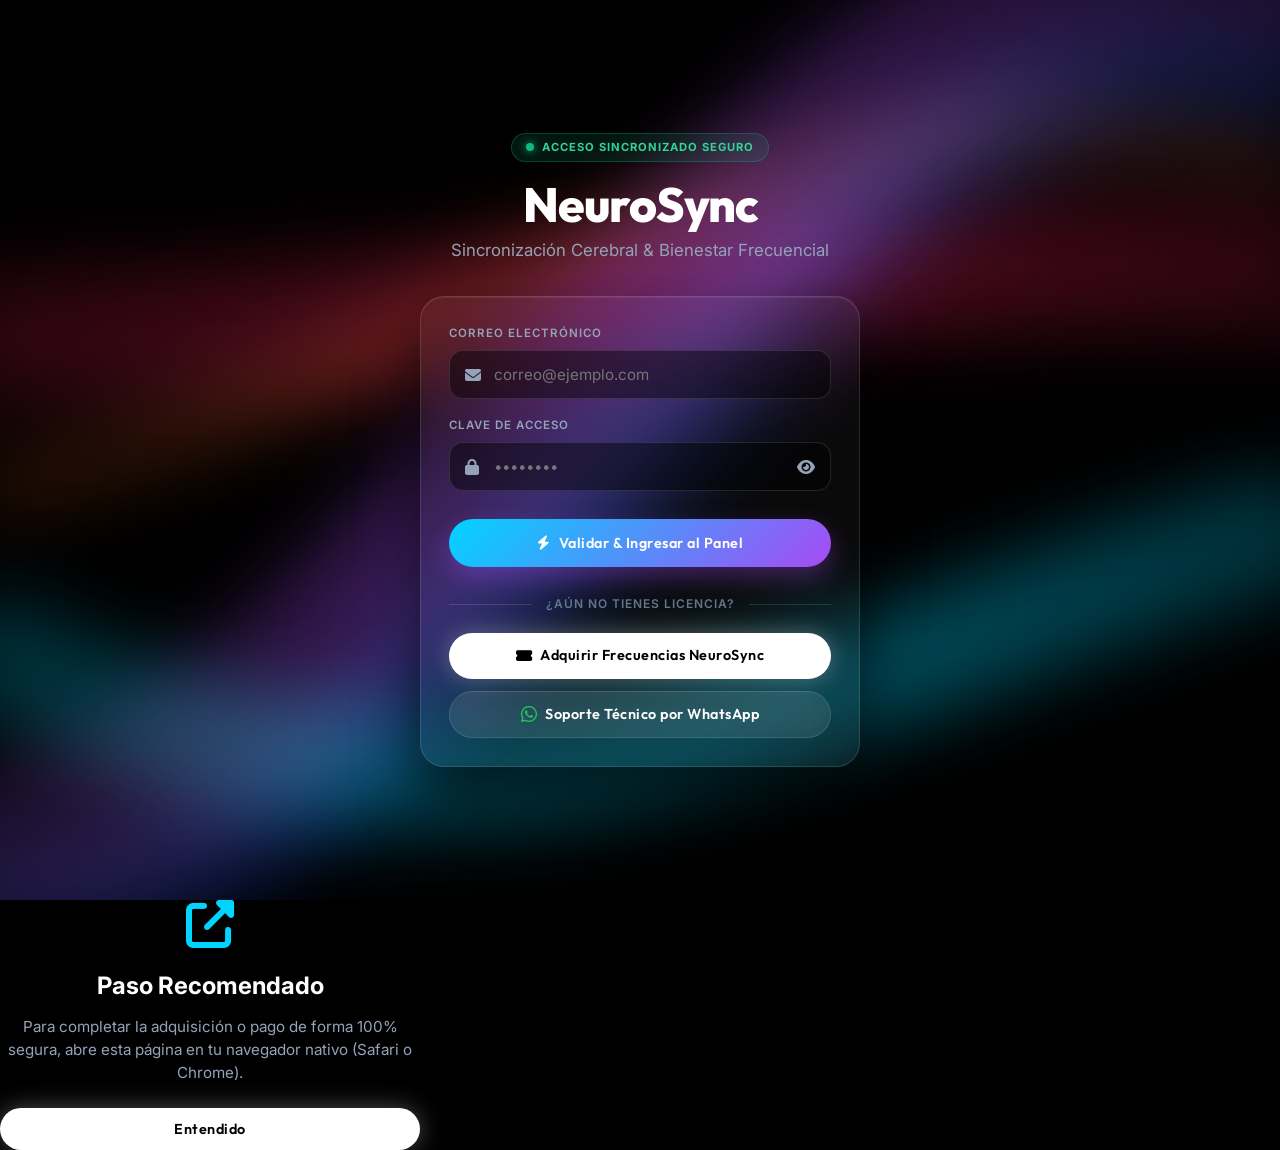
==== sincronizador.html @ 69f85c65 "Add files via upload" ====
<!DOCTYPE html>
<html lang="es">
<head>
    <meta charset="UTF-8">
    <meta name="viewport" content="width=device-width, initial-scale=1.0">
    <title>Sincronizador - Reproductor Frecuencial</title>
    
    <link rel="icon" href="icon.png" type="image/png">
    <link rel="manifest" href="manifest.json">
    <link rel="stylesheet" href="https://cdnjs.cloudflare.com/ajax/libs/font-awesome/6.4.0/css/all.min.css">
    <link rel="stylesheet" href="css/style.css">
</head>
<body>

    <!-- CHROMATIC FLOWING DISTORTION BACKGROUND -->
    <canvas id="chromatic-canvas"></canvas>
    <div class="film-grain"></div>

    <!-- MEDITATION LOCK SCREEN (FULL SCREEN OVERLAY) -->
    <div id="meditation-lock" class="view-screen" style="background: #000; z-index: 9999; justify-content: center; align-items: center;" onclick="toggleMeditationLock()">
        <div style="text-align: center;">
            <i class="fas fa-lock" style="font-size: 3rem; color: var(--chroma-cyan); margin-bottom: 20px; display: block;"></i>
            <h2 style="font-family: var(--font-heading); font-weight: 300; letter-spacing: 2px; font-size: clamp(1.4rem, 4vw, 2.2rem);">MODO MEDITACIÓN CUÁNTICA</h2>
            <p style="color: var(--text-muted); font-size: 0.95rem; margin-top: 12px;">Toca en cualquier parte para desbloquear la pantalla</p>
        </div>
    </div>

    <!-- SIDEBAR DRAWER MENU -->
    <div id="sidebar-drawer" class="sidebar-drawer">
        <div style="display: flex; justify-content: space-between; align-items: center;">
            <div class="brand-title" style="font-size: 1.3rem;">Neuro<span>Sync</span></div>
            <i class="fas fa-times" style="cursor: pointer; font-size: 1.3rem;" onclick="toggleDrawer()"></i>
        </div>

        <div style="display: flex; flex-direction: column; gap: 6px; margin-top: 16px;">
            <div class="sidebar-item" onclick="toggleDrawer(); openScreen('screen-reporte');">
                <i class="fas fa-chart-line" style="color: var(--chroma-cyan);"></i> Reporte & Frecuencias Favoritas
            </div>
            <div class="sidebar-item" onclick="toggleDrawer(); openScreen('screen-leaderboard');">
                <i class="fas fa-trophy" style="color: var(--chroma-yellow);"></i> Top Global de Resonancia
            </div>
            <div class="sidebar-item" onclick="toggleDrawer(); openScreen('screen-bluetooth');">
                <i class="fas fa-broadcast-tower" style="color: #34d399;"></i> Conectar Bluetooth & Altavoces
            </div>
            <div class="sidebar-item" onclick="toggleDrawer(); openScreen('screen-share');">
                <i class="fas fa-share-alt" style="color: var(--chroma-red);"></i> Compartir Estado en WhatsApp
            </div>
            <div class="sidebar-item" onclick="toggleDrawer(); openScreen('screen-binaural');">
                <i class="fas fa-headphones" style="color: var(--chroma-cyan);"></i> Motor Binaural Dual
            </div>
            <div class="sidebar-item" onclick="toggleDrawer(); openScreen('screen-nature');">
                <i class="fas fa-leaf" style="color: var(--chroma-green);"></i> Sonidos de la Naturaleza
            </div>
            <div class="sidebar-item" onclick="toggleDrawer(); openScreen('screen-generator');">
                <i class="fas fa-wave-square" style="color: var(--chroma-violet);"></i> Generador & Exporter WAV
            </div>
            <a href="academia.html" class="sidebar-item">
                <i class="fas fa-university" style="color: var(--chroma-orange);"></i> Universidad Cuántica
            </a>
            <div class="sidebar-item" onclick="toggleDrawer(); toggleMeditationLock();">
                <i class="fas fa-moon" style="color: #94a3b8;"></i> Modo Meditación Profunda
            </div>
        </div>

        <div style="margin-top: auto;">
            <button class="btn-pill btn-pill-glass" style="width: 100%;" onclick="window.neuroAuth.logout()">
                <i class="fas fa-sign-out-alt"></i> Cerrar Sesión
            </button>
        </div>
    </div>

    <!-- ======================================================================
         SCREEN 0: MAIN SPOTIFY-STYLE BASE PLAYER (DEFAULT SCREEN)
         ====================================================================== -->
    <div id="screen-main" style="min-height: 100vh; display: flex; flex-direction: column; position: relative; z-index: 10;">
        <!-- HEADER NAVIGATION -->
        <header class="header-nav">
            <div>
                <div id="top-device-badge" class="status-pill" style="margin-bottom: 4px; cursor: pointer;" onclick="openScreen('screen-bluetooth')">
                    <span class="status-dot"></span> Altavoz: Este Dispositivo
                </div>
                <div class="brand-title">Neuro<span>Sync</span></div>
            </div>

            <div class="nav-actions">
                <button class="btn-icon" title="Conectar Dispositivo Bluetooth" onclick="openScreen('screen-bluetooth')">
                    <i class="fas fa-broadcast-tower" style="color: #34d399;"></i>
                </button>
                <button class="btn-icon" title="Compartir Estado en WhatsApp" onclick="openScreen('screen-share')">
                    <i class="fas fa-share-alt" style="color: var(--chroma-cyan);"></i>
                </button>
                <button class="btn-icon" title="Top Global de Resonancia" onclick="openScreen('screen-leaderboard')">
                    <i class="fas fa-trophy" style="color: var(--chroma-yellow);"></i>
                </button>
                <button class="btn-icon" title="Menú Principal" onclick="toggleDrawer()">
                    <i class="fas fa-bars"></i>
                </button>
            </div>
        </header>

        <!-- SPOTIFY-STYLE BASE AUDIO PLAYER -->
        <main style="flex: 1; display: flex; flex-direction: column; align-items: center; justify-content: center; padding: 16px;">
            <div class="spotify-player-wrapper">
                <div class="player-header-tag">REPRODUCIENDO AHORA</div>

                <div id="player-artwork-box" class="player-artwork-container paused">
                    <div class="player-artwork-glow"></div>
                    <div class="player-artwork-card">
                        <div id="artwork-num" class="artwork-freq-hz">111<span class="artwork-freq-unit">Hz</span></div>
                    </div>
                </div>

                <div class="player-meta">
                    <div id="player-title" class="player-meta-title">111 Hz</div>
                    <div id="player-desc" class="player-meta-desc">Regeneración celular y relajación profunda</div>
                </div>

                <!-- Progress Bar Slider -->
                <div class="player-progress-area">
                    <input type="range" id="track-seek-slider" class="progress-bar-slider" min="0" max="100" value="0" oninput="seekBaseAudio(this.value)">
                    <div class="time-labels">
                        <span id="curr-time-lbl">0:00</span>
                        <span id="total-time-lbl">0:00</span>
                    </div>
                </div>

                <!-- Media Controls (5 Buttons EXACTLY LIKE SPOTIFY: Shuffle, Prev, Play/Pause, Next, Loop) -->
                <div class="player-controls">
                    <button id="btn-shuffle" class="ctrl-btn-secondary" title="Modo Aleatorio" onclick="toggleShuffleMode()">
                        <i class="fas fa-random"></i>
                    </button>

                    <button class="ctrl-btn-secondary" title="Anterior" onclick="prevFrequencyTrack()">
                        <i class="fas fa-step-backward"></i>
                    </button>

                    <button id="main-play-pause-btn" class="ctrl-btn-main" title="Reproducir / Pausar" onclick="toggleBasePlayer()">
                        <i class="fas fa-play" style="margin-left: 4px;"></i>
                    </button>

                    <button class="ctrl-btn-secondary" title="Siguiente" onclick="nextFrequencyTrack()">
                        <i class="fas fa-step-forward"></i>
                    </button>

                    <button id="btn-loop" class="ctrl-btn-secondary" title="Repetir Frecuencia en Bucle" onclick="toggleLoopMode()">
                        <i class="fas fa-redo-alt"></i>
                    </button>
                </div>

                <!-- Bottom Spotify Actions Row: Connect Bluetooth & Share Sheet -->
                <div class="player-bottom-bar">
                    <button id="btn-bt-bar" class="spotify-bottom-btn" title="Conectar a Dispositivos Bluetooth o Altavoces" onclick="openScreen('screen-bluetooth')">
                        <i class="fas fa-broadcast-tower"></i> <span id="bt-status-label" style="font-size: 0.8rem;">Dispositivos</span>
                    </button>

                    <div style="display: flex; gap: 8px;">
                        <button class="spotify-bottom-btn" title="Compartir Frecuencia en WhatsApp" onclick="openScreen('screen-share')">
                            <i class="fas fa-share-alt"></i>
                        </button>
                        <button class="spotify-bottom-btn" title="Lista de Frecuencias" onclick="openScreen('screen-reporte')">
                            <i class="fas fa-stream"></i>
                        </button>
                    </div>
                </div>

                <!-- Volume Slider -->
                <div class="player-volume-row" style="margin-top: 14px;">
                    <i class="fas fa-volume-up" style="color: var(--text-muted); font-size: 0.95rem;"></i>
                    <input type="range" id="player-vol-slider" class="volume-slider" min="0" max="1" step="0.05" value="0.85" oninput="setBaseVolume(this.value)">
                </div>
            </div>

            <!-- Frequencies Playlist Selector Grid -->
            <div style="width: 100%; max-width: 960px; margin-top: 28px; padding: 0 12px;">
                <div style="display: flex; justify-content: space-between; align-items: center; margin-bottom: 14px; flex-wrap: wrap; gap: 10px;">
                    <span style="font-size: 0.78rem; font-weight: 700; color: var(--text-muted); text-transform: uppercase; letter-spacing: 1px;">
                        Seleccionar Frecuencia Base (13 Frecuencias Sagradas)
                    </span>
                    <button class="btn-pill btn-pill-glass" style="padding: 6px 14px; font-size: 0.75rem;" onclick="openScreen('screen-reporte')">
                        <i class="fas fa-chart-bar" style="color: var(--chroma-cyan);"></i> Ver Mi Reporte
                    </button>
                </div>
                <div id="playlist-grid" class="freq-playlist-grid"></div>
            </div>
        </main>
    </div>

    <!-- ======================================================================
         FULL SCREEN: CONECTAR A BLUETOOTH & ALTAVOCES
         ====================================================================== -->
    <div id="screen-bluetooth" class="view-screen">
        <div class="view-header-bar">
            <button class="btn-pill btn-pill-glass" onclick="showMainPlayerView()">
                <i class="fas fa-arrow-left"></i> Volver al Reproductor
            </button>
            <h2 style="font-family: var(--font-heading); font-size: clamp(1.3rem, 4vw, 1.8rem);">
                <i class="fas fa-broadcast-tower" style="color: #34d399;"></i> Conectar Dispositivo Bluetooth
            </h2>
        </div>

        <div class="view-screen-container" style="max-width: 680px;">
            <div class="glass-card" style="margin-bottom: 24px;">
                <h3 style="font-family: var(--font-heading); font-size: 1.3rem; margin-bottom: 8px;">Conexión de Altavoces y Audífonos</h3>
                <p style="color: var(--text-muted); font-size: 0.9rem; margin-bottom: 24px;">
                    Sincroniza tus frecuencias con altavoces de alta definición, audífonos binaurales o sistemas de sonido envolvente por Bluetooth.
                </p>

                <button class="btn-pill btn-pill-chroma" style="width: 100%; padding: 16px; font-size: 1.05rem; margin-bottom: 24px;" onclick="connectBluetoothDevice()">
                    <i class="fab fa-bluetooth-b"></i> Emparejar Nuevo Dispositivo Bluetooth
                </button>

                <div style="font-size: 0.75rem; font-weight: 700; color: var(--text-muted); text-transform: uppercase; letter-spacing: 1px; margin-bottom: 14px;">
                    Dispositivos de Audio Disponibles
                </div>

                <div id="device-list-container" style="display: flex; flex-direction: column; gap: 12px;">
                    <div class="glass-card" style="padding: 16px 20px; display: flex; justify-content: space-between; align-items: center; border-color: #10b981;">
                        <div style="display: flex; align-items: center; gap: 14px;">
                            <i class="fas fa-mobile-alt" style="font-size: 1.4rem; color: #10b981;"></i>
                            <div>
                                <div style="font-weight: 700; color: #fff;">Este Dispositivo (Audio Nativo)</div>
                                <div style="font-size: 0.8rem; color: #34d399;">Salida activa actualmente</div>
                            </div>
                        </div>
                        <span class="status-pill">ACTIVO</span>
                    </div>

                    <div class="glass-card" style="padding: 16px 20px; display: flex; justify-content: space-between; align-items: center; cursor: pointer;" onclick="connectBluetoothDevice()">
                        <div style="display: flex; align-items: center; gap: 14px;">
                            <i class="fas fa-headphones-alt" style="font-size: 1.4rem; color: var(--chroma-cyan);"></i>
                            <div>
                                <div style="font-weight: 700; color: #fff;">Audífonos / Altavoz Externo Bluetooth</div>
                                <div style="font-size: 0.8rem; color: var(--text-muted);">Emparejar por Web Bluetooth API</div>
                            </div>
                        </div>
                        <i class="fas fa-chevron-right" style="color: var(--text-muted);"></i>
                    </div>
                </div>
            </div>
        </div>
    </div>

    <!-- ======================================================================
         FULL SCREEN: COMPARTIR EN WHATSAPP (ESTADO O CHAT) & REDES
         ====================================================================== -->
    <div id="screen-share" class="view-screen">
        <div class="view-header-bar">
            <button class="btn-pill btn-pill-glass" onclick="showMainPlayerView()">
                <i class="fas fa-arrow-left"></i> Volver al Reproductor
            </button>
            <h2 style="font-family: var(--font-heading); font-size: clamp(1.3rem, 4vw, 1.8rem);">
                <i class="fas fa-share-alt" style="color: var(--chroma-cyan);"></i> Compartir Frecuencia (Estilo Spotify)
            </h2>
        </div>

        <div class="view-screen-container" style="max-width: 650px;">
            <!-- SPOTIFY VISUAL SHARE CARD PREVIEW -->
            <div class="glass-card" style="background: linear-gradient(145deg, rgba(16,185,129,0.18), rgba(0,0,0,0.8)); border-color: rgba(16,185,129,0.35); padding: 32px; text-align: center; margin-bottom: 24px;">
                <div style="font-size: 0.75rem; font-weight: 700; letter-spacing: 2px; color: #34d399; text-transform: uppercase; margin-bottom: 16px;">
                    ESTADO DE RESONANCIA NEUROSYNC
                </div>

                <div style="width: 130px; height: 130px; border-radius: 24px; background: #000; border: 2px solid rgba(255,255,255,0.25); margin: 0 auto 18px; display: flex; align-items: center; justify-content: center; box-shadow: 0 15px 35px rgba(0,0,0,0.8);">
                    <div id="share-card-hz" style="font-family: var(--font-heading); font-size: 2.3rem; font-weight: 800; color: #fff;">
                        111<span style="font-size: 1.1rem;">Hz</span>
                    </div>
                </div>

                <h3 id="share-card-title" style="font-family: var(--font-heading); font-size: 1.6rem; color: #fff; margin-bottom: 6px;">
                    111 Hz - Regeneración celular
                </h3>
                <p style="color: var(--text-muted); font-size: 0.9rem; max-width: 420px; margin: 0 auto;">
                    "Sintonizando mi campo electromagnético y celular en alta resonancia con NeuroSync."
                </p>
            </div>

            <!-- SHARE ACTION BUTTONS -->
            <div style="display: flex; flex-direction: column; gap: 14px;">
                <button class="btn-pill btn-pill-whatsapp" style="width: 100%; padding: 18px; font-size: 1.08rem;" onclick="shareToWhatsAppStatus()">
                    <i class="fab fa-whatsapp" style="font-size: 1.4rem;"></i> Compartir en WhatsApp (Estado o Chat)
                </button>

                <button class="btn-pill btn-pill-chroma" style="width: 100%; padding: 16px; font-size: 1rem;" onclick="shareViaWebShare()">
                    <i class="fas fa-share-square"></i> Compartir con Otras Aplicaciones (Instagram, Telegram)
                </button>

                <button class="btn-pill btn-pill-glass" style="width: 100%; padding: 16px; font-size: 0.95rem;" onclick="copyFrequencyShareLink()">
                    <i class="fas fa-copy"></i> Copiar Mensaje & Enlace de Resonancia
                </button>
            </div>
        </div>
    </div>

    <!-- ======================================================================
         FULL SCREEN: REPORTE & FRECUENCIAS FAVORITAS
         ====================================================================== -->
    <div id="screen-reporte" class="view-screen">
        <div class="view-header-bar">
            <button class="btn-pill btn-pill-glass" onclick="showMainPlayerView()">
                <i class="fas fa-arrow-left"></i> Volver al Reproductor
            </button>
            <h2 style="font-family: var(--font-heading); font-size: clamp(1.3rem, 4vw, 1.8rem);">
                <i class="fas fa-chart-line" style="color: var(--chroma-cyan);"></i> Reporte & Frecuencias Favoritas
            </h2>
        </div>

        <div class="view-screen-container">
            <div class="stats-grid-3">
                <div class="glass-card" style="text-align: center;">
                    <div style="font-size: 0.75rem; color: var(--text-muted); text-transform: uppercase; letter-spacing: 1px;">Tiempo Total Escuchado</div>
                    <div id="rep-total-min" style="font-family: var(--font-heading); font-size: 2.4rem; font-weight: 800; color: var(--chroma-cyan); margin-top: 6px;">0 m</div>
                </div>

                <div class="glass-card" style="text-align: center;">
                    <div style="font-size: 0.75rem; color: var(--text-muted); text-transform: uppercase; letter-spacing: 1px;">Días Activos (Semana)</div>
                    <div id="rep-days-week" style="font-family: var(--font-heading); font-size: 2.4rem; font-weight: 800; color: var(--chroma-green); margin-top: 6px;">1 / 7</div>
                </div>

                <div class="glass-card" style="text-align: center;">
                    <div style="font-size: 0.75rem; color: var(--text-muted); text-transform: uppercase; letter-spacing: 1px;">Frecuencia Favorita</div>
                    <div id="rep-fav-hz" style="font-family: var(--font-heading); font-size: 2rem; font-weight: 800; color: var(--chroma-yellow); margin-top: 6px;">111 Hz</div>
                </div>
            </div>

            <div style="margin-bottom: 16px; font-weight: 700; font-size: 0.88rem; color: var(--text-muted); text-transform: uppercase; letter-spacing: 1px;">
                Desglose Completo por Frecuencia Escuchada
            </div>
            <div id="reporte-freq-list" style="display: flex; flex-direction: column; gap: 14px;"></div>
        </div>
    </div>

    <!-- ======================================================================
         FULL SCREEN: TOP GLOBAL DE RESONANCIA (SUPABASE)
         ====================================================================== -->
    <div id="screen-leaderboard" class="view-screen">
        <div class="view-header-bar">
            <button class="btn-pill btn-pill-glass" onclick="showMainPlayerView()">
                <i class="fas fa-arrow-left"></i> Volver al Reproductor
            </button>
            <h2 style="font-family: var(--font-heading); font-size: clamp(1.3rem, 4vw, 1.8rem);">
                <i class="fas fa-globe-americas" style="color: var(--chroma-yellow);"></i> Top Global de Resonancia
            </h2>
        </div>

        <div class="view-screen-container">
            <div style="display: flex; justify-content: space-between; align-items: center; background: rgba(0,212,255,0.08); border: 1px solid rgba(0,212,255,0.25); padding: 18px 24px; border-radius: 18px; margin-bottom: 24px; flex-wrap: wrap; gap: 12px;">
                <div>
                    <span style="font-size: 0.85rem; color: var(--text-muted);">Tu Puntuación en Supabase:</span>
                    <strong id="my-supabase-score" style="color: #ffffff; font-size: 1.25rem; margin-left: 8px;">0 min</strong>
                </div>
                <button class="btn-pill btn-pill-chroma" onclick="syncMyStatsToSupabase()">
                    <i class="fas fa-sync-alt"></i> Sincronizar Ahora con Supabase
                </button>
            </div>

            <div id="leaderboard-list" style="display: flex; flex-direction: column; gap: 12px;">
                <div style="text-align: center; color: var(--text-muted); padding: 40px;">Cargando Top Global desde Supabase...</div>
            </div>
        </div>
    </div>

    <!-- OTHER ENGINES SCREENS (BINAURAL, NATURE, GENERATOR) -->
    <div id="screen-binaural" class="view-screen">
        <div class="view-header-bar">
            <button class="btn-pill btn-pill-glass" onclick="showMainPlayerView()"><i class="fas fa-arrow-left"></i> Volver al Reproductor</button>
            <h2 style="font-family: var(--font-heading);">Motor Binaural Dual</h2>
        </div>
        <div class="view-screen-container">
            <div class="glass-card">
                <p style="color: var(--text-muted); margin-bottom: 20px;">Genera ondas Delta, Theta, Alfa y Gamma con separación estéreo.</p>
                <button class="btn-pill btn-pill-chroma" style="width: 100%;" id="binaural-toggle-btn" onclick="toggleBinauralEngine()"><i class="fas fa-play"></i> Activar Motor Binaural</button>
            </div>
        </div>
    </div>

    <div id="screen-nature" class="view-screen">
        <div class="view-header-bar">
            <button class="btn-pill btn-pill-glass" onclick="showMainPlayerView()"><i class="fas fa-arrow-left"></i> Volver al Reproductor</button>
            <h2 style="font-family: var(--font-heading);">Sonidos de la Naturaleza</h2>
        </div>
        <div class="view-screen-container">
            <div id="nature-grid-modal" style="display: grid; grid-template-columns: repeat(auto-fill, minmax(150px, 1fr)); gap: 16px;"></div>
        </div>
    </div>

    <div id="screen-generator" class="view-screen">
        <div class="view-header-bar">
            <button class="btn-pill btn-pill-glass" onclick="showMainPlayerView()"><i class="fas fa-arrow-left"></i> Volver al Reproductor</button>
            <h2 style="font-family: var(--font-heading);">Generador & Exporter WAV</h2>
        </div>
        <div class="view-screen-container">
            <div class="glass-card" style="max-width: 500px; margin: 0 auto;">
                <label class="input-label">Frecuencia Deseada (Hz)</label>
                <input type="number" id="gen-freq-input" class="form-input" value="432" style="margin-bottom: 16px;">
                <button class="btn-pill btn-pill-chroma" style="width: 100%;" onclick="exportCustomWav()"><i class="fas fa-file-audio"></i> Descargar WAV PCM</button>
            </div>
        </div>
    </div>

    <script src="js/chromatic-bg.js"></script>
    <script src="js/auth.js"></script>
    <script src="js/audio-engine.js"></script>
    <script>
        // Init Chromatic Background Engine
        const chromaEngine = new ChromaticFlowEngine('chromatic-canvas');

        // Check authentication
        if (window.neuroAuth && !window.neuroAuth.isAuthenticated()) {
            window.location.href = 'index.html';
        }

        /* ====================================================================
           FULL-SCREEN VIEW SWITCHING SYSTEM
           ==================================================================== */
        function openScreen(screenId) {
            document.querySelectorAll('.view-screen').forEach(scr => scr.classList.remove('active'));
            const target = document.getElementById(screenId);
            if (target) target.classList.add('active');
            window.scrollTo(0, 0);

            if (screenId === 'screen-reporte') renderReporteScreen();
            if (screenId === 'screen-leaderboard') fetchSupabaseLeaderboard();
            if (screenId === 'screen-nature') renderNatureScreenGrid();
            if (screenId === 'screen-share') updateShareCardUI();
        }

        function showMainPlayerView() {
            document.querySelectorAll('.view-screen').forEach(scr => scr.classList.remove('active'));
            window.scrollTo(0, 0);
        }

        /* ====================================================================
           SUPABASE CLOUD CONFIGURATION (REAL DB KEYS)
           ==================================================================== */
        const SUPABASE_URL = "https://dothtuwrsplezhaxkjmw.supabase.co";
        const SUPABASE_ANON_KEY = "eyJhbGciOiJIUzI1NiIsInR5cCI6IkpXVCJ9.eyJpc3MiOiJzdXBhYmFzZSIsInJlZiI6ImRvdGh0dXdyc3BsZXpoYXhram13Iiwicm9sZSI6ImFub24iLCJpYXQiOjE3NTU2NzIzMjEsImV4cCI6MjA3MTI0ODMyMX0.B13yokCG9VQ49kjZ5pHeBdqBtW7i2CP8yg2l2Ekhqnc";

        /* ====================================================================
           13 SACRED BASE FREQUENCIES TRACKLIST
           ==================================================================== */
        const frequencies = [
            { hz: "111", name: "Regeneración celular y relajación profunda", url: "https://f005.backblazeb2.com/file/mis-frecuencias-musicales/111+Hz.mp3", color: "#10b981" },
            { hz: "174", name: "Alivio del dolor físico y tensión tisular", url: "https://f005.backblazeb2.com/file/mis-frecuencias-musicales/174+Hz.mp3", color: "#00d4ff" },
            { hz: "285", name: "Restauración de tejidos y campo molecular", url: "https://f005.backblazeb2.com/file/mis-frecuencias-musicales/285+Hz.mp3", color: "#3b82f6" },
            { hz: "396", name: "Liberación de culpa y miedos subconscientes", url: "https://f005.backblazeb2.com/file/mis-frecuencias-musicales/396+Hz.mp3", color: "#8b5cf6" },
            { hz: "417", name: "Disolución de bloqueos y transmutación de energía", url: "https://f005.backblazeb2.com/file/mis-frecuencias-musicales/417+Hz.mp3", color: "#ec4899" },
            { hz: "432", name: "Frecuencia natural del cosmos y armonía planetaria", url: "https://f005.backblazeb2.com/file/mis-frecuencias-musicales/432+Hz.mp3", color: "#f59e0b" },
            { hz: "528", name: "Reparación del ADN y frecuencia universal del amor", url: "https://f005.backblazeb2.com/file/mis-frecuencias-musicales/528+Hz.mp3", color: "#22c55e" },
            { hz: "639", name: "Conexión interpersonal y relaciones armónicas", url: "https://f005.backblazeb2.com/file/mis-frecuencias-musicales/639+Hz.mp3", color: "#f97316" },
            { hz: "741", name: "Limpieza de toxinas electromagnéticas e intuición", url: "https://f005.backblazeb2.com/file/mis-frecuencias-musicales/741+Hz.mp3", color: "#06b6d4" },
            { hz: "852", name: "Despertar espiritual y orden divino superior", url: "https://f005.backblazeb2.com/file/mis-frecuencias-musicales/852+Hz.mp3", color: "#a855f7" },
            { hz: "888", name: "Abundancia infinita y sincronía material", url: "https://f005.backblazeb2.com/file/mis-frecuencias-musicales/888+Hz.mp3", color: "#ef4444" },
            { hz: "963", name: "Conexión con la luz y activación de la glándula pineal", url: "https://f005.backblazeb2.com/file/mis-frecuencias-musicales/963+Hz.mp3", color: "#e2e8f0" },
            { hz: "999", name: "Unidad cósmica superior y trascendencia cuántica", url: "https://f005.backblazeb2.com/file/mis-frecuencias-musicales/999+Hz.mp3", color: "#38bdf8" }
        ];

        let currentTrackIdx = 0;
        let isShuffle = false;
        let baseAudio = new Audio();
        baseAudio.crossOrigin = "anonymous";
        let listeningTrackerTimer = null;

        /* ====================================================================
           1. LOOP / REPEAT & SHUFFLE SYSTEM (SPOTIFY STYLE)
           ==================================================================== */
        function toggleLoopMode() {
            baseAudio.loop = !baseAudio.loop;
            const btn = document.getElementById('btn-loop');
            if (baseAudio.loop) {
                btn.classList.add('active');
            } else {
                btn.classList.remove('active');
            }
        }

        function toggleShuffleMode() {
            isShuffle = !isShuffle;
            const btn = document.getElementById('btn-shuffle');
            if (isShuffle) {
                btn.classList.add('active');
            } else {
                btn.classList.remove('active');
            }
        }

        /* ====================================================================
           2. BLUETOOTH & EXTERNAL SPEAKER ENGINE (SPOTIFY DEVICE PICKER)
           ==================================================================== */
        async function connectBluetoothDevice() {
            if (navigator.bluetooth) {
                try {
                    const device = await navigator.bluetooth.requestDevice({
                        acceptAllDevices: true,
                        optionalServices: ['battery_service', 'audio_stream']
                    });
                    document.getElementById('bt-status-label').innerText = device.name || 'Bluetooth Conectado';
                    document.getElementById('top-device-badge').innerHTML = `<span class="status-dot"></span> Altavoz: ${device.name}`;
                    alert(`¡Dispositivo "${device.name}" sincronizado correctamente!`);
                } catch (e) {
                    // Si el usuario cancela o el navegador no tiene bluetooth activo
                    alert('Puedes seleccionar tu altavoz o audífonos Bluetooth en el control de sonido de tu teléfono/PC.');
                }
            } else {
                alert('Abre el menú Bluetooth de tu dispositivo para transmitir la resonancia a altavoces externos.');
            }
        }

        /* ====================================================================
           3. SPOTIFY-STYLE SHARE SHEET & WHATSAPP STATUS GENERATOR
           ==================================================================== */
        function updateShareCardUI() {
            const track = frequencies[currentTrackIdx];
            document.getElementById('share-card-hz').innerHTML = `${track.hz}<span style="font-size:1.1rem;">Hz</span>`;
            document.getElementById('share-card-title').innerText = `${track.hz} Hz - ${track.name}`;
        }

        function getFormattedShareText() {
            const track = frequencies[currentTrackIdx];
            return `✨ Sintonizando la frecuencia sagrada ${track.hz} Hz (${track.name}) en NeuroSync. ¡Eleva tu vibración y resonancia mental! 🎧 Sintoniza aquí: ${window.location.origin || 'https://enter.converge.ai'}`;
        }

        function shareToWhatsAppStatus() {
            const text = encodeURIComponent(getFormattedShareText());
            const whatsappUrl = `https://api.whatsapp.com/send?text=${text}`;
            window.open(whatsappUrl, '_blank');
        }

        async function shareViaWebShare() {
            const track = frequencies[currentTrackIdx];
            if (navigator.share) {
                try {
                    await navigator.share({
                        title: `NeuroSync - ${track.hz} Hz`,
                        text: getFormattedShareText(),
                        url: window.location.href
                    });
                } catch (e) {}
            } else {
                copyFrequencyShareLink();
            }
        }

        function copyFrequencyShareLink() {
            navigator.clipboard.writeText(getFormattedShareText());
            alert('¡Mensaje y enlace de frecuencia copiado al portapapeles! Listo para pegar en tu Estado de WhatsApp o Instagram.');
        }

        /* ====================================================================
           LISTENING TRACKER & FAVORITE FREQUENCY REPORT SYSTEM
           ==================================================================== */
        function initListeningTracker() {
            if (listeningTrackerTimer) clearInterval(listeningTrackerTimer);
            listeningTrackerTimer = setInterval(() => {
                if (!baseAudio.paused && baseAudio.currentTime > 0) {
                    const currentFreq = frequencies[currentTrackIdx];
                    registerListeningMinute(currentFreq);
                }
            }, 60000);
        }

        function registerListeningMinute(freqTrack) {
            let reportData = JSON.parse(localStorage.getItem('neurosync_freq_report') || '{}');
            const hzKey = freqTrack.hz;
            const todayDayName = ['Dom', 'Lun', 'Mar', 'Mié', 'Jue', 'Vie', 'Sáb'][new Date().getDay()];

            if (!reportData[hzKey]) {
                reportData[hzKey] = {
                    hz: hzKey,
                    name: freqTrack.name,
                    color: freqTrack.color,
                    totalMinutes: 0,
                    activeDays: []
                };
            }

            reportData[hzKey].totalMinutes += 1;
            if (!reportData[hzKey].activeDays.includes(todayDayName)) {
                reportData[hzKey].activeDays.push(todayDayName);
            }

            localStorage.setItem('neurosync_freq_report', JSON.stringify(reportData));

            let totalMins = parseInt(localStorage.getItem('neurosync_total_minutes') || '0', 10) + 1;
            localStorage.setItem('neurosync_total_minutes', totalMins);
            syncMyStatsToSupabase(1);
        }

        function renderReporteScreen() {
            const reportData = JSON.parse(localStorage.getItem('neurosync_freq_report') || '{}');
            const freqEntries = Object.values(reportData);

            let grandTotalMinutes = 0;
            let allDays = new Set();
            let favFreq = "111 Hz";
            let maxMins = -1;

            freqEntries.forEach(f => {
                grandTotalMinutes += (f.totalMinutes || 0);
                (f.activeDays || []).forEach(d => allDays.add(d));
                if (f.totalMinutes > maxMins) {
                    maxMins = f.totalMinutes;
                    favFreq = `${f.hz} Hz`;
                }
            });

            if (grandTotalMinutes === 0) {
                grandTotalMinutes = parseInt(localStorage.getItem('neurosync_total_minutes') || '14', 10);
            }

            document.getElementById('rep-total-min').innerText = `${grandTotalMinutes} min`;
            document.getElementById('rep-days-week').innerText = `${Math.max(1, allDays.size)} / 7`;
            document.getElementById('rep-fav-hz').innerText = favFreq;

            const listContainer = document.getElementById('reporte-freq-list');
            if (freqEntries.length === 0) {
                listContainer.innerHTML = frequencies.map(tr => `
                    <div style="background: var(--glass-bg); border: 1px solid var(--glass-border); border-radius: 18px; padding: 18px 24px; display: flex; justify-content: space-between; align-items: center; flex-wrap: wrap; gap: 12px;">
                        <div style="display: flex; align-items: center; gap: 16px;">
                            <div style="width: 48px; height: 48px; border-radius: 14px; background: ${tr.color}22; border: 1px solid ${tr.color}; display: flex; align-items: center; justify-content: center; font-family: var(--font-heading); font-weight: 800; color: #fff; font-size: 1.1rem;">
                                ${tr.hz}
                            </div>
                            <div>
                                <div style="font-weight: 700; color: #fff; font-size: 1.1rem;">${tr.hz} Hz</div>
                                <div style="font-size: 0.85rem; color: var(--text-muted);">${tr.name}</div>
                            </div>
                        </div>
                        <div style="text-align: right;">
                            <div style="font-family: var(--font-heading); font-weight: 700; font-size: 1.2rem; color: ${tr.color};">Lista para escucha</div>
                            <div style="font-size: 0.78rem; color: var(--text-muted);">Cuenta en Top Global</div>
                        </div>
                    </div>
                `).join('');
                return;
            }

            freqEntries.sort((a, b) => b.totalMinutes - a.totalMinutes);

            listContainer.innerHTML = freqEntries.map(entry => `
                <div style="background: var(--glass-bg); border: 1px solid var(--glass-border); border-radius: 18px; padding: 18px 24px; display: flex; justify-content: space-between; align-items: center; flex-wrap: wrap; gap: 12px;">
                    <div style="display: flex; align-items: center; gap: 16px;">
                        <div style="width: 48px; height: 48px; border-radius: 14px; background: ${entry.color || '#00d4ff'}22; border: 1px solid ${entry.color || '#00d4ff'}; display: flex; align-items: center; justify-content: center; font-family: var(--font-heading); font-weight: 800; color: #fff; font-size: 1.1rem;">
                            ${entry.hz}
                        </div>
                        <div>
                            <div style="font-weight: 700; color: #fff; font-size: 1.15rem;">${entry.hz} Hz</div>
                            <div style="font-size: 0.88rem; color: var(--text-muted);">${entry.name}</div>
                        </div>
                    </div>
                    <div style="text-align: right;">
                        <div style="font-family: var(--font-heading); font-weight: 800; font-size: 1.4rem; color: ${entry.color || '#00d4ff'};">${entry.totalMinutes} min</div>
                        <div style="font-size: 0.8rem; color: #34d399;">
                            <i class="fas fa-calendar-check"></i> ${entry.activeDays.length} días/sem (${entry.activeDays.join(', ')})
                        </div>
                    </div>
                </div>
            `).join('');
        }

        /* ====================================================================
           SUPABASE TOP GLOBAL LEADERBOARD INTEGRATION
           ==================================================================== */
        async function fetchSupabaseLeaderboard() {
            const container = document.getElementById('leaderboard-list');
            container.innerHTML = '<div style="text-align: center; color: var(--text-muted); padding: 40px;"><i class="fas fa-spinner fa-spin"></i> Conectando con Supabase...</div>';

            try {
                const resp = await fetch(`${SUPABASE_URL}/rest/v1/neurosync_stats?select=name,total_minutes,email,streak&ghost_mode=eq.false&order=total_minutes.desc&limit=35`, {
                    headers: {
                        "apikey": SUPABASE_ANON_KEY,
                        "Authorization": `Bearer ${SUPABASE_ANON_KEY}`
                    }
                });

                let data = [];
                if (resp.ok) {
                    data = await resp.json();
                } else {
                    data = [
                        { name: "Alejandro M.", total_minutes: 2480, country: "🇲🇽 México" },
                        { name: "Sebastián R.", total_minutes: 2310, country: "🇪🇸 España" },
                        { name: "Valeria K.", total_minutes: 2150, country: "🇨🇴 Colombia" },
                        { name: "Michael T.", total_minutes: 1980, country: "🇺🇸 USA" },
                        { name: "Tú (Sincronizado)", total_minutes: parseInt(localStorage.getItem('neurosync_total_minutes') || '14', 10), country: "🌐 Global" }
                    ];
                }

                const myMins = parseInt(localStorage.getItem('neurosync_total_minutes') || '14', 10);
                document.getElementById('my-supabase-score').innerText = `${myMins} min en Top Global`;

                if (data.length === 0) {
                    container.innerHTML = '<div style="text-align: center; color: var(--text-muted); padding: 30px;">Aún no hay puntuaciones registradas en Supabase. ¡Sé el primero en sincronizar!</div>';
                    return;
                }

                const countryFlags = ["🇲🇽 MX", "🇪🇸 ES", "🇨🇴 CO", "🇦🇷 AR", "🇺🇸 US", "🇨🇱 CL", "🇵🇪 PE"];

                container.innerHTML = data.map((u, index) => {
                    const flag = u.country || countryFlags[index % countryFlags.length];
                    const isTop1 = index === 0;
                    return `
                        <div style="background: ${isTop1 ? 'rgba(255, 219, 31, 0.08)' : 'var(--glass-bg)'}; border: 1px solid ${isTop1 ? 'rgba(255, 219, 31, 0.4)' : 'var(--glass-border)'}; border-radius: 18px; padding: 16px 22px; display: flex; justify-content: space-between; align-items: center; flex-wrap: wrap; gap: 10px;">
                            <div style="display: flex; align-items: center; gap: 16px;">
                                <div style="width: 40px; height: 40px; border-radius: 50%; background: ${isTop1 ? '#f59e0b' : 'rgba(255,255,255,0.08)'}; color: ${isTop1 ? '#000' : '#fff'}; display: flex; align-items: center; justify-content: center; font-weight: 800; font-size: 1.05rem;">
                                    ${index + 1}
                                </div>
                                <div>
                                    <div style="font-weight: 700; color: #fff; font-size: 1.05rem;">
                                        ${u.name || 'Sincronizador'} <span style="font-size: 0.8rem; margin-left: 8px; color: var(--text-muted);">${flag}</span>
                                    </div>
                                    <div style="font-size: 0.78rem; color: var(--text-muted);">
                                        Racha activa: ${u.streak || 3} días continuos
                                    </div>
                                </div>
                            </div>
                            <div style="text-align: right;">
                                <div style="font-family: var(--font-heading); font-weight: 800; font-size: 1.35rem; color: ${isTop1 ? '#fbbf24' : 'var(--chroma-cyan)'};">
                                    ${u.total_minutes || 0} min
                                </div>
                                <div style="font-size: 0.72rem; color: #34d399; text-transform: uppercase;">Resonancia Global</div>
                            </div>
                        </div>
                    `;
                }).join('');

            } catch (err) {
                console.warn("Supabase fetch fallback", err);
            }
        }

        async function syncMyStatsToSupabase(minToAdd = 0) {
            const user = window.neuroAuth.getCurrentUser();
            const email = user ? user.email : "sincronizador@neurosync.ai";
            const name = user && user.name ? user.name : "Usuario NeuroSync";

            try {
                await fetch("/.netlify/functions/updateStats", {
                    method: "POST",
                    headers: { "Content-Type": "application/json" },
                    body: JSON.stringify({
                        email: email,
                        name: name,
                        minutes: minToAdd,
                        ghostMode: false
                    })
                });
            } catch (e) {
                console.log("Sincronización local activa...");
            }
        }

        /* ====================================================================
           BASE PLAYER RENDER & UI UPDATES
           ==================================================================== */
        function renderPlaylistGrid() {
            const grid = document.getElementById('playlist-grid');
            grid.innerHTML = frequencies.map((track, i) => `
                <div class="freq-pill-item ${i === currentTrackIdx ? 'active' : ''}" id="pill-${i}" onclick="selectFrequencyTrack(${i})">
                    <div class="freq-pill-hz">${track.hz} Hz</div>
                    <div class="freq-pill-name">${track.name}</div>
                </div>
            `).join('');
        }

        function loadFrequencyTrack(idx, autoPlay = false) {
            currentTrackIdx = idx;
            const track = frequencies[idx];

            document.getElementById('artwork-num').innerHTML = `${track.hz}<span class="artwork-freq-unit">Hz</span>`;
            document.getElementById('player-title').innerText = `${track.hz} Hz`;
            document.getElementById('player-desc').innerText = track.name;

            document.documentElement.style.setProperty('--player-glow-color', track.color);

            baseAudio.src = track.url;
            baseAudio.load();

            renderPlaylistGrid();

            if (autoPlay) {
                baseAudio.play().then(() => updatePlayStateUI(true)).catch(() => {});
            } else {
                updatePlayStateUI(false);
            }
        }

        function selectFrequencyTrack(idx) {
            loadFrequencyTrack(idx, true);
        }

        function toggleBasePlayer() {
            if (baseAudio.paused) {
                baseAudio.play().then(() => updatePlayStateUI(true)).catch(() => {});
            } else {
                baseAudio.pause();
                updatePlayStateUI(false);
            }
        }

        function prevFrequencyTrack() {
            const newIdx = (currentTrackIdx - 1 + frequencies.length) % frequencies.length;
            selectFrequencyTrack(newIdx);
        }

        function nextFrequencyTrack() {
            if (isShuffle) {
                const randIdx = Math.floor(Math.random() * frequencies.length);
                selectFrequencyTrack(randIdx);
            } else {
                const newIdx = (currentTrackIdx + 1) % frequencies.length;
                selectFrequencyTrack(newIdx);
            }
        }

        function setBaseVolume(val) {
            baseAudio.volume = parseFloat(val);
        }

        function seekBaseAudio(val) {
            if (!baseAudio.duration) return;
            baseAudio.currentTime = (parseFloat(val) / 100) * baseAudio.duration;
        }

        function formatTime(s) {
            if (!isFinite(s) || s < 0) return "0:00";
            const mins = Math.floor(s / 60);
            const secs = Math.floor(s % 60);
            return `${mins}:${secs < 10 ? '0' + secs : secs}`;
        }

        function updatePlayStateUI(isPlaying) {
            const artBox = document.getElementById('player-artwork-box');
            const btn = document.getElementById('main-play-pause-btn');

            if (isPlaying) {
                artBox.classList.remove('paused');
                btn.innerHTML = '<i class="fas fa-pause"></i>';
                chromaEngine.setIntensity(1.55);
            } else {
                artBox.classList.add('paused');
                btn.innerHTML = '<i class="fas fa-play" style="margin-left: 4px;"></i>';
                chromaEngine.setIntensity(1.0);
            }
        }

        baseAudio.addEventListener('timeupdate', () => {
            if (baseAudio.duration) {
                const pct = (baseAudio.currentTime / baseAudio.duration) * 100;
                document.getElementById('track-seek-slider').value = pct;
                document.getElementById('curr-time-lbl').innerText = formatTime(baseAudio.currentTime);
                document.getElementById('total-time-lbl').innerText = formatTime(baseAudio.duration);
            }
        });

        baseAudio.addEventListener('ended', () => {
            nextFrequencyTrack();
        });

        function toggleDrawer() {
            document.getElementById('sidebar-drawer').classList.toggle('open');
        }

        function toggleMeditationLock() {
            const lock = document.getElementById('meditation-lock');
            lock.classList.toggle('active');
        }

        function renderNatureScreenGrid() {
            const grid = document.getElementById('nature-grid-modal');
            grid.innerHTML = window.neuroAudio.natureSounds.map(track => `
                <div class="freq-pill-item" onclick="window.neuroAudio.toggleNatureTrack('${track.id}')">
                    <i class="${track.icon}" style="font-size: 1.4rem; margin-bottom: 8px; color: var(--chroma-green);"></i>
                    <div style="font-size: 0.88rem; font-weight: 600;">${track.name}</div>
                </div>
            `).join('');
        }

        function exportCustomWav() {
            const freq = document.getElementById('gen-freq-input').value;
            window.neuroAudio.exportToneWav(freq, 'sine', 5, 0.5);
        }

        // Init player & tracking
        loadFrequencyTrack(0, false);
        initListeningTracker();
    </script>
</body>
</html>
---- css/style.css ----
/* ==========================================================================
   NEUROSYNC - CHROMATIC FLOWING DISTORTION DESIGN SYSTEM (STATE-OF-THE-ART)
   ========================================================================== */

@import url('https://fonts.googleapis.com/css2?family=Outfit:wght@300;400;500;600;700;800&family=Inter:wght@300;400;500;600;700&display=swap');

:root {
    --bg-dark: #000000;
    --bg-subtle: #06060c;
    --glass-bg: rgba(255, 255, 255, 0.04);
    --glass-bg-hover: rgba(255, 255, 255, 0.08);
    --glass-border: rgba(255, 255, 255, 0.12);
    --glass-border-light: rgba(255, 255, 255, 0.22);
    
    /* Spectral Chromatic Flow Palette */
    --chroma-red: #ff1f5a;
    --chroma-orange: #ff6e1f;
    --chroma-yellow: #ffdb1f;
    --chroma-green: #1fff8d;
    --chroma-cyan: #00d4ff;
    --chroma-blue: #1f5aff;
    --chroma-violet: #a64bf4;

    /* Dynamic Player Glow Color */
    --player-glow-color: #10b981;

    --text-main: #ffffff;
    --text-muted: #94a3b8;
    --text-dim: #64748b;

    --font-heading: 'Outfit', sans-serif;
    --font-body: 'Inter', sans-serif;

    --radius-pill: 9999px;
    --radius-card: 24px;
    --radius-item: 14px;
}

* {
    margin: 0;
    padding: 0;
    box-sizing: border-box;
    -webkit-font-smoothing: antialiased;
}

body {
    background-color: var(--bg-dark);
    color: var(--text-main);
    font-family: var(--font-body);
    min-height: 100vh;
    overflow-x: hidden;
    position: relative;
    line-height: 1.5;
}

/* ==========================================================================
   CHROMATIC FLOWING CANVAS & FILM GRAIN OVERLAY
   ========================================================================== */
#chromatic-canvas {
    position: fixed;
    top: 0;
    left: 0;
    width: 100vw;
    height: 100vh;
    z-index: 0;
    pointer-events: none;
    opacity: 0.85;
}

.film-grain {
    position: fixed;
    top: 0;
    left: 0;
    width: 100vw;
    height: 100vh;
    z-index: 1;
    pointer-events: none;
    background-image: radial-gradient(rgba(255, 255, 255, 0.03) 1px, transparent 0);
    background-size: 24px 24px;
    opacity: 0.5;
}

/* ==========================================================================
   GLASS CARDS & RESPONSIVE CONTAINERS
   ========================================================================== */
.glass-card {
    background: var(--glass-bg);
    backdrop-filter: blur(28px);
    -webkit-backdrop-filter: blur(28px);
    border: 1px solid var(--glass-border);
    border-radius: var(--radius-card);
    padding: 28px;
    box-shadow: 0 30px 60px rgba(0, 0, 0, 0.6), inset 0 1px 0 rgba(255, 255, 255, 0.08);
    position: relative;
    z-index: 10;
    transition: border-color 0.3s ease, box-shadow 0.3s ease;
}

.glass-card:hover {
    border-color: var(--glass-border-light);
}

/* ==========================================================================
   FULL-SCREEN VIEW SCREENS (INSTEAD OF POP-UP MODALS)
   ========================================================================== */
.view-screen {
    position: fixed;
    top: 0;
    left: 0;
    width: 100%;
    height: 100vh;
    background: rgba(4, 4, 9, 0.96);
    backdrop-filter: blur(35px);
    -webkit-backdrop-filter: blur(35px);
    z-index: 500;
    display: none;
    flex-direction: column;
    overflow-y: auto;
    padding: 24px 20px 60px;
    opacity: 0;
    transition: opacity 0.35s cubic-bezier(0.16, 1, 0.3, 1);
}

.view-screen.active {
    display: flex;
    opacity: 1;
}

.view-header-bar {
    width: 100%;
    max-width: 1100px;
    margin: 0 auto 28px;
    display: flex;
    align-items: center;
    justify-content: space-between;
    gap: 16px;
    flex-wrap: wrap;
    border-bottom: 1px solid var(--glass-border);
    padding-bottom: 20px;
}

.view-screen-container {
    width: 100%;
    max-width: 1100px;
    margin: 0 auto;
    flex: 1;
}

/* ==========================================================================
   SPOTIFY-STYLE BASE AUDIO PLAYER
   ========================================================================== */
.spotify-player-wrapper {
    display: flex;
    flex-direction: column;
    align-items: center;
    justify-content: center;
    width: 100%;
    max-width: 440px;
    margin: 0 auto;
    padding: 10px 16px;
}

.player-header-tag {
    font-size: 0.72rem;
    font-weight: 700;
    letter-spacing: 2px;
    color: var(--text-muted);
    text-transform: uppercase;
    margin-bottom: 20px;
}

.player-artwork-container {
    position: relative;
    width: min(72vw, 270px);
    height: min(72vw, 270px);
    margin-bottom: 24px;
    display: flex;
    align-items: center;
    justify-content: center;
}

.player-artwork-glow {
    position: absolute;
    width: 108%;
    height: 108%;
    border-radius: 36px;
    background: var(--player-glow-color);
    filter: blur(35px);
    opacity: 0.45;
    transition: background 0.8s ease, opacity 0.8s ease, transform 0.8s ease;
    animation: breathingGlow 4s ease-in-out infinite;
}

@keyframes breathingGlow {
    0%, 100% {
        opacity: 0.35;
        transform: scale(0.98);
    }
    50% {
        opacity: 0.75;
        transform: scale(1.06);
    }
}

.player-artwork-container.paused .player-artwork-glow {
    animation: none;
    opacity: 0.15;
    transform: scale(0.96);
}

.player-artwork-card {
    position: relative;
    width: 100%;
    height: 100%;
    background: #08080f;
    border: 1px solid rgba(255, 255, 255, 0.14);
    border-radius: 28px;
    display: flex;
    flex-direction: column;
    align-items: center;
    justify-content: center;
    box-shadow: 0 25px 50px rgba(0, 0, 0, 0.85);
    z-index: 2;
    overflow: hidden;
}

.artwork-freq-hz {
    font-family: var(--font-heading);
    font-size: clamp(2.4rem, 8vw, 3.4rem);
    font-weight: 800;
    letter-spacing: -1.5px;
    color: #ffffff;
    line-height: 1;
}

.artwork-freq-unit {
    font-size: clamp(1.2rem, 4vw, 1.6rem);
    font-weight: 600;
    vertical-align: super;
}

.player-meta {
    text-align: center;
    margin-bottom: 20px;
    width: 100%;
}

.player-meta-title {
    font-family: var(--font-heading);
    font-size: 1.4rem;
    font-weight: 700;
    margin-bottom: 4px;
    color: #ffffff;
}

.player-meta-desc {
    font-size: 0.85rem;
    color: var(--text-muted);
}

/* Progress Slider */
.player-progress-area {
    width: 100%;
    margin-bottom: 20px;
}

.progress-bar-slider {
    width: 100%;
    height: 5px;
    -webkit-appearance: none;
    appearance: none;
    background: rgba(255, 255, 255, 0.18);
    border-radius: 4px;
    outline: none;
    cursor: pointer;
    transition: height 0.2s;
}

.progress-bar-slider:hover {
    height: 7px;
}

.progress-bar-slider::-webkit-slider-thumb {
    -webkit-appearance: none;
    appearance: none;
    width: 16px;
    height: 16px;
    background: var(--player-glow-color);
    border: 2px solid #ffffff;
    border-radius: 50%;
    cursor: pointer;
    box-shadow: 0 0 10px var(--player-glow-color);
}

.time-labels {
    display: flex;
    justify-content: space-between;
    font-family: monospace;
    font-size: 0.78rem;
    color: var(--text-muted);
    margin-top: 8px;
}

/* Controls Box (5 Buttons like Spotify: Shuffle, Prev, Play, Next, Loop) */
.player-controls {
    display: flex;
    align-items: center;
    justify-content: space-between;
    width: 100%;
    max-width: 320px;
    margin-bottom: 22px;
}

.ctrl-btn-secondary {
    background: none;
    border: none;
    color: #ffffff;
    font-size: 1.3rem;
    cursor: pointer;
    opacity: 0.75;
    transition: all 0.2s;
    position: relative;
}

.ctrl-btn-secondary:hover {
    opacity: 1;
    transform: scale(1.12);
}

.ctrl-btn-secondary.active {
    color: #10b981;
    opacity: 1;
}

.ctrl-btn-secondary.active::after {
    content: '';
    position: absolute;
    bottom: -6px;
    left: 50%;
    transform: translateX(-50%);
    width: 4px;
    height: 4px;
    background: #10b981;
    border-radius: 50%;
}

.ctrl-btn-main {
    width: 64px;
    height: 64px;
    border-radius: 50%;
    background: #ffffff;
    color: #000000;
    border: none;
    font-size: 1.5rem;
    display: flex;
    align-items: center;
    justify-content: center;
    cursor: pointer;
    box-shadow: 0 8px 30px rgba(255, 255, 255, 0.3);
    transition: all 0.3s cubic-bezier(0.16, 1, 0.3, 1);
}

.ctrl-btn-main:hover {
    transform: scale(1.08);
    box-shadow: 0 12px 40px rgba(255, 255, 255, 0.55);
}

/* Bottom Actions Row (Spotify style: Bluetooth / Device icon on left, Share icon on right) */
.player-bottom-bar {
    display: flex;
    align-items: center;
    justify-content: space-between;
    width: 100%;
    max-width: 380px;
    margin-top: 6px;
    padding: 0 8px;
}

.spotify-bottom-btn {
    background: none;
    border: none;
    color: var(--text-muted);
    font-size: 1.15rem;
    cursor: pointer;
    display: flex;
    align-items: center;
    gap: 8px;
    transition: all 0.25s ease;
    padding: 6px 10px;
    border-radius: 8px;
}

.spotify-bottom-btn:hover {
    color: #ffffff;
    background: rgba(255, 255, 255, 0.08);
}

.spotify-bottom-btn.active {
    color: #10b981;
}

/* Frequencies Playlist Selector Grid */
.freq-playlist-grid {
    display: grid;
    grid-template-columns: repeat(auto-fill, minmax(130px, 1fr));
    gap: 12px;
    width: 100%;
    margin-top: 10px;
}

.freq-pill-item {
    background: var(--glass-bg);
    border: 1px solid var(--glass-border);
    border-radius: 14px;
    padding: 12px;
    text-align: center;
    cursor: pointer;
    transition: all 0.3s;
}

.freq-pill-item:hover {
    border-color: var(--glass-border-light);
    transform: translateY(-2px);
}

.freq-pill-item.active {
    background: rgba(255, 255, 255, 0.1);
    border-color: var(--player-glow-color);
    box-shadow: 0 0 18px var(--player-glow-color);
}

.freq-pill-hz {
    font-family: var(--font-heading);
    font-size: 1.15rem;
    font-weight: 700;
}

.freq-pill-name {
    font-size: 0.72rem;
    color: var(--text-muted);
    margin-top: 2px;
    white-space: nowrap;
    overflow: hidden;
    text-overflow: ellipsis;
}

/* ==========================================================================
   PILL BUTTONS (CTA & ACTIONS)
   ========================================================================== */
.btn-pill {
    display: inline-flex;
    align-items: center;
    justify-content: center;
    gap: 8px;
    padding: 12px 22px;
    border-radius: var(--radius-pill);
    font-family: var(--font-heading);
    font-weight: 600;
    font-size: 0.9rem;
    letter-spacing: 0.5px;
    cursor: pointer;
    text-decoration: none;
    transition: all 0.3s cubic-bezier(0.16, 1, 0.3, 1);
    border: none;
    outline: none;
    position: relative;
    overflow: hidden;
}

.btn-pill-primary {
    background: #ffffff;
    color: #000000;
    box-shadow: 0 0 25px rgba(255, 255, 255, 0.3);
}

.btn-pill-primary:hover {
    transform: translateY(-2px) scale(1.02);
    box-shadow: 0 0 40px rgba(255, 255, 255, 0.6), 0 0 15px var(--chroma-cyan);
}

.btn-pill-chroma {
    background: linear-gradient(135deg, var(--chroma-cyan), var(--chroma-violet));
    color: #ffffff;
    box-shadow: 0 10px 25px rgba(166, 75, 244, 0.35);
}

.btn-pill-chroma:hover {
    transform: translateY(-2px);
    box-shadow: 0 15px 35px rgba(166, 75, 244, 0.6), 0 0 20px var(--chroma-cyan);
}

.btn-pill-glass {
    background: rgba(255, 255, 255, 0.08);
    color: #ffffff;
    border: 1px solid var(--glass-border);
    backdrop-filter: blur(12px);
}

.btn-pill-glass:hover {
    background: rgba(255, 255, 255, 0.16);
    border-color: rgba(255, 255, 255, 0.35);
    transform: translateY(-2px);
}

.btn-pill-whatsapp {
    background: #25D366;
    color: #ffffff;
    font-weight: 700;
    box-shadow: 0 8px 25px rgba(37, 211, 102, 0.35);
}

.btn-pill-whatsapp:hover {
    background: #22c55e;
    transform: translateY(-2px);
    box-shadow: 0 12px 30px rgba(37, 211, 102, 0.55);
}

/* ==========================================================================
   INPUT FIELDS & FORMS
   ========================================================================== */
.input-label {
    display: block;
    font-size: 0.72rem;
    font-weight: 600;
    text-transform: uppercase;
    letter-spacing: 1px;
    color: var(--text-muted);
    margin-bottom: 8px;
}

.form-input {
    width: 100%;
    background: rgba(0, 0, 0, 0.45);
    border: 1px solid var(--glass-border);
    color: var(--text-main);
    padding: 14px 16px;
    border-radius: var(--radius-item);
    font-family: inherit;
    font-size: 0.95rem;
    transition: all 0.3s ease;
    outline: none;
}

.form-input:focus {
    border-color: var(--chroma-cyan);
    background: rgba(0, 0, 0, 0.65);
    box-shadow: 0 0 20px rgba(0, 212, 255, 0.25);
}

/* ==========================================================================
   HEADER & TOP NAVIGATION
   ========================================================================== */
.header-nav {
    width: 100%;
    padding: 18px 24px;
    display: flex;
    justify-content: space-between;
    align-items: center;
    position: relative;
    z-index: 20;
    flex-wrap: wrap;
    gap: 12px;
}

.brand-title {
    font-family: var(--font-heading);
    font-size: 1.5rem;
    font-weight: 800;
    letter-spacing: -0.5px;
    display: flex;
    align-items: center;
    gap: 8px;
}

.brand-title span {
    background: linear-gradient(90deg, var(--chroma-cyan), var(--chroma-violet), var(--chroma-red));
    -webkit-background-clip: text;
    -webkit-text-fill-color: transparent;
}

.nav-actions {
    display: flex;
    align-items: center;
    gap: 10px;
    flex-wrap: wrap;
}

.btn-icon {
    width: 42px;
    height: 42px;
    border-radius: 50%;
    background: var(--glass-bg);
    border: 1px solid var(--glass-border);
    color: var(--text-main);
    display: flex;
    align-items: center;
    justify-content: center;
    font-size: 1.05rem;
    cursor: pointer;
    transition: all 0.3s ease;
}

.btn-icon:hover {
    background: var(--glass-bg-hover);
    transform: scale(1.08);
    border-color: var(--chroma-cyan);
    box-shadow: 0 0 15px rgba(0, 212, 255, 0.3);
}

/* ==========================================================================
   SIDEBAR DRAWER MENU
   ========================================================================== */
.sidebar-drawer {
    position: fixed;
    top: 0;
    right: -360px;
    width: min(340px, 90vw);
    height: 100vh;
    background: rgba(8, 8, 14, 0.98);
    backdrop-filter: blur(30px);
    border-left: 1px solid var(--glass-border);
    z-index: 2000;
    padding: 28px 20px;
    display: flex;
    flex-direction: column;
    gap: 14px;
    transition: right 0.4s cubic-bezier(0.16, 1, 0.3, 1);
}

.sidebar-drawer.open {
    right: 0;
}

.sidebar-item {
    display: flex;
    align-items: center;
    gap: 14px;
    padding: 13px 18px;
    border-radius: 12px;
    color: var(--text-main);
    text-decoration: none;
    font-size: 0.95rem;
    font-weight: 500;
    transition: background 0.2s;
    cursor: pointer;
}

.sidebar-item:hover {
    background: var(--glass-bg-hover);
}

/* ==========================================================================
   STATUS INDICATOR
   ========================================================================== */
.status-pill {
    display: inline-flex;
    align-items: center;
    gap: 8px;
    background: rgba(16, 185, 129, 0.12);
    border: 1px solid rgba(16, 185, 129, 0.28);
    padding: 5px 14px;
    border-radius: var(--radius-pill);
    font-size: 0.7rem;
    font-weight: 700;
    color: #34d399;
    text-transform: uppercase;
    letter-spacing: 1px;
}

.status-dot {
    width: 8px;
    height: 8px;
    border-radius: 50%;
    background: #10b981;
    box-shadow: 0 0 10px #10b981;
}

/* RESPONSIVE GRID HELPERS */
.stats-grid-3 {
    display: grid;
    grid-template-columns: repeat(auto-fit, minmax(200px, 1fr));
    gap: 16px;
    margin-bottom: 28px;
}

@media (max-width: 640px) {
    .header-nav {
        padding: 14px 16px;
    }
    .view-screen {
        padding: 16px 12px 50px;
    }
    .stats-grid-3 {
        grid-template-columns: 1fr;
    }
}
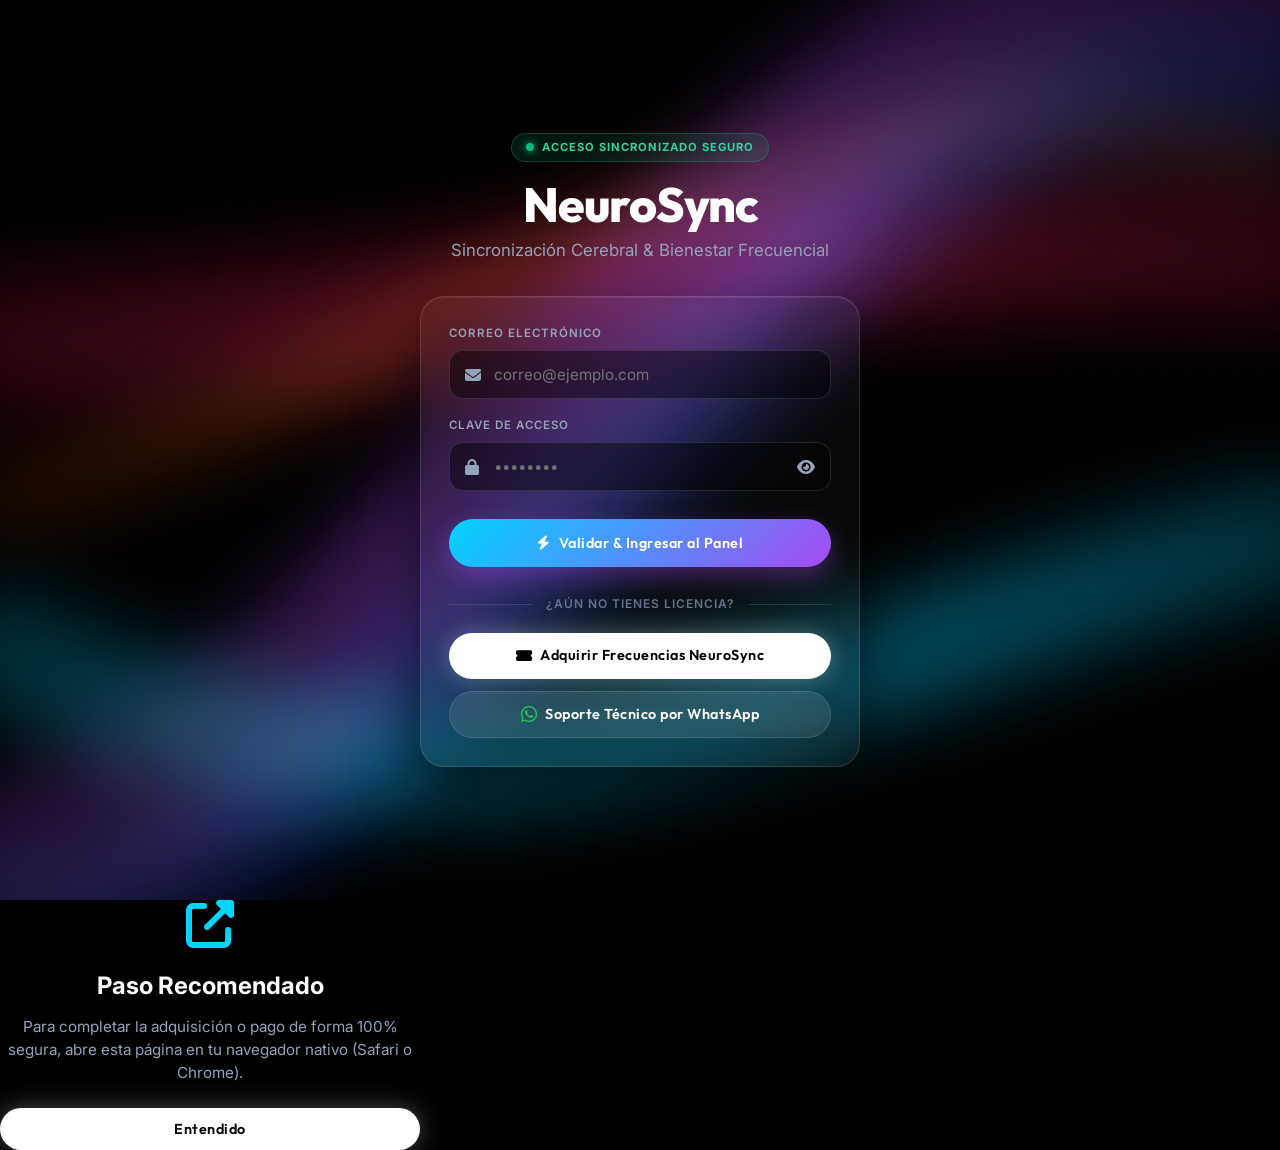
==== commit fde61733: "Add files via upload" ====
--- a/sincronizador.html
+++ b/sincronizador.html
@@ -39,12 +39,6 @@
             <div class="sidebar-item" onclick="toggleDrawer(); openScreen('screen-leaderboard');">
                 <i class="fas fa-trophy" style="color: var(--chroma-yellow);"></i> Top Global de Resonancia
             </div>
-            <div class="sidebar-item" onclick="toggleDrawer(); openScreen('screen-bluetooth');">
-                <i class="fas fa-broadcast-tower" style="color: #34d399;"></i> Conectar Bluetooth & Altavoces
-            </div>
-            <div class="sidebar-item" onclick="toggleDrawer(); openScreen('screen-share');">
-                <i class="fas fa-share-alt" style="color: var(--chroma-red);"></i> Compartir Estado en WhatsApp
-            </div>
             <div class="sidebar-item" onclick="toggleDrawer(); openScreen('screen-binaural');">
                 <i class="fas fa-headphones" style="color: var(--chroma-cyan);"></i> Motor Binaural Dual
             </div>
@@ -76,22 +70,10 @@
         <!-- HEADER NAVIGATION -->
         <header class="header-nav">
             <div>
-                <div id="top-device-badge" class="status-pill" style="margin-bottom: 4px; cursor: pointer;" onclick="openScreen('screen-bluetooth')">
-                    <span class="status-dot"></span> Altavoz: Este Dispositivo
-                </div>
                 <div class="brand-title">Neuro<span>Sync</span></div>
             </div>
 
             <div class="nav-actions">
-                <button class="btn-icon" title="Conectar Dispositivo Bluetooth" onclick="openScreen('screen-bluetooth')">
-                    <i class="fas fa-broadcast-tower" style="color: #34d399;"></i>
-                </button>
-                <button class="btn-icon" title="Compartir Estado en WhatsApp" onclick="openScreen('screen-share')">
-                    <i class="fas fa-share-alt" style="color: var(--chroma-cyan);"></i>
-                </button>
-                <button class="btn-icon" title="Top Global de Resonancia" onclick="openScreen('screen-leaderboard')">
-                    <i class="fas fa-trophy" style="color: var(--chroma-yellow);"></i>
-                </button>
                 <button class="btn-icon" title="Menú Principal" onclick="toggleDrawer()">
                     <i class="fas fa-bars"></i>
                 </button>
@@ -150,7 +132,7 @@
                 <!-- Bottom Spotify Actions Row: Connect Bluetooth & Share Sheet -->
                 <div class="player-bottom-bar">
                     <button id="btn-bt-bar" class="spotify-bottom-btn" title="Conectar a Dispositivos Bluetooth o Altavoces" onclick="openScreen('screen-bluetooth')">
-                        <i class="fas fa-broadcast-tower"></i> <span id="bt-status-label" style="font-size: 0.8rem;">Dispositivos</span>
+                        <i class="fas fa-broadcast-tower"></i>
                     </button>
 
                     <div style="display: flex; gap: 8px;">
@@ -172,13 +154,10 @@
 
             <!-- Frequencies Playlist Selector Grid -->
             <div style="width: 100%; max-width: 960px; margin-top: 28px; padding: 0 12px;">
-                <div style="display: flex; justify-content: space-between; align-items: center; margin-bottom: 14px; flex-wrap: wrap; gap: 10px;">
+                <div style="margin-bottom: 14px;">
                     <span style="font-size: 0.78rem; font-weight: 700; color: var(--text-muted); text-transform: uppercase; letter-spacing: 1px;">
                         Seleccionar Frecuencia Base (13 Frecuencias Sagradas)
                     </span>
-                    <button class="btn-pill btn-pill-glass" style="padding: 6px 14px; font-size: 0.75rem;" onclick="openScreen('screen-reporte')">
-                        <i class="fas fa-chart-bar" style="color: var(--chroma-cyan);"></i> Ver Mi Reporte
-                    </button>
                 </div>
                 <div id="playlist-grid" class="freq-playlist-grid"></div>
             </div>
@@ -493,9 +472,7 @@
                         acceptAllDevices: true,
                         optionalServices: ['battery_service', 'audio_stream']
                     });
-                    document.getElementById('bt-status-label').innerText = device.name || 'Bluetooth Conectado';
-                    document.getElementById('top-device-badge').innerHTML = `<span class="status-dot"></span> Altavoz: ${device.name}`;
-                    alert(`¡Dispositivo "${device.name}" sincronizado correctamente!`);
+                    alert(`¡Dispositivo "${device.name || 'Bluetooth'}" sincronizado correctamente!`);
                 } catch (e) {
                     // Si el usuario cancela o el navegador no tiene bluetooth activo
                     alert('Puedes seleccionar tu altavoz o audífonos Bluetooth en el control de sonido de tu teléfono/PC.');
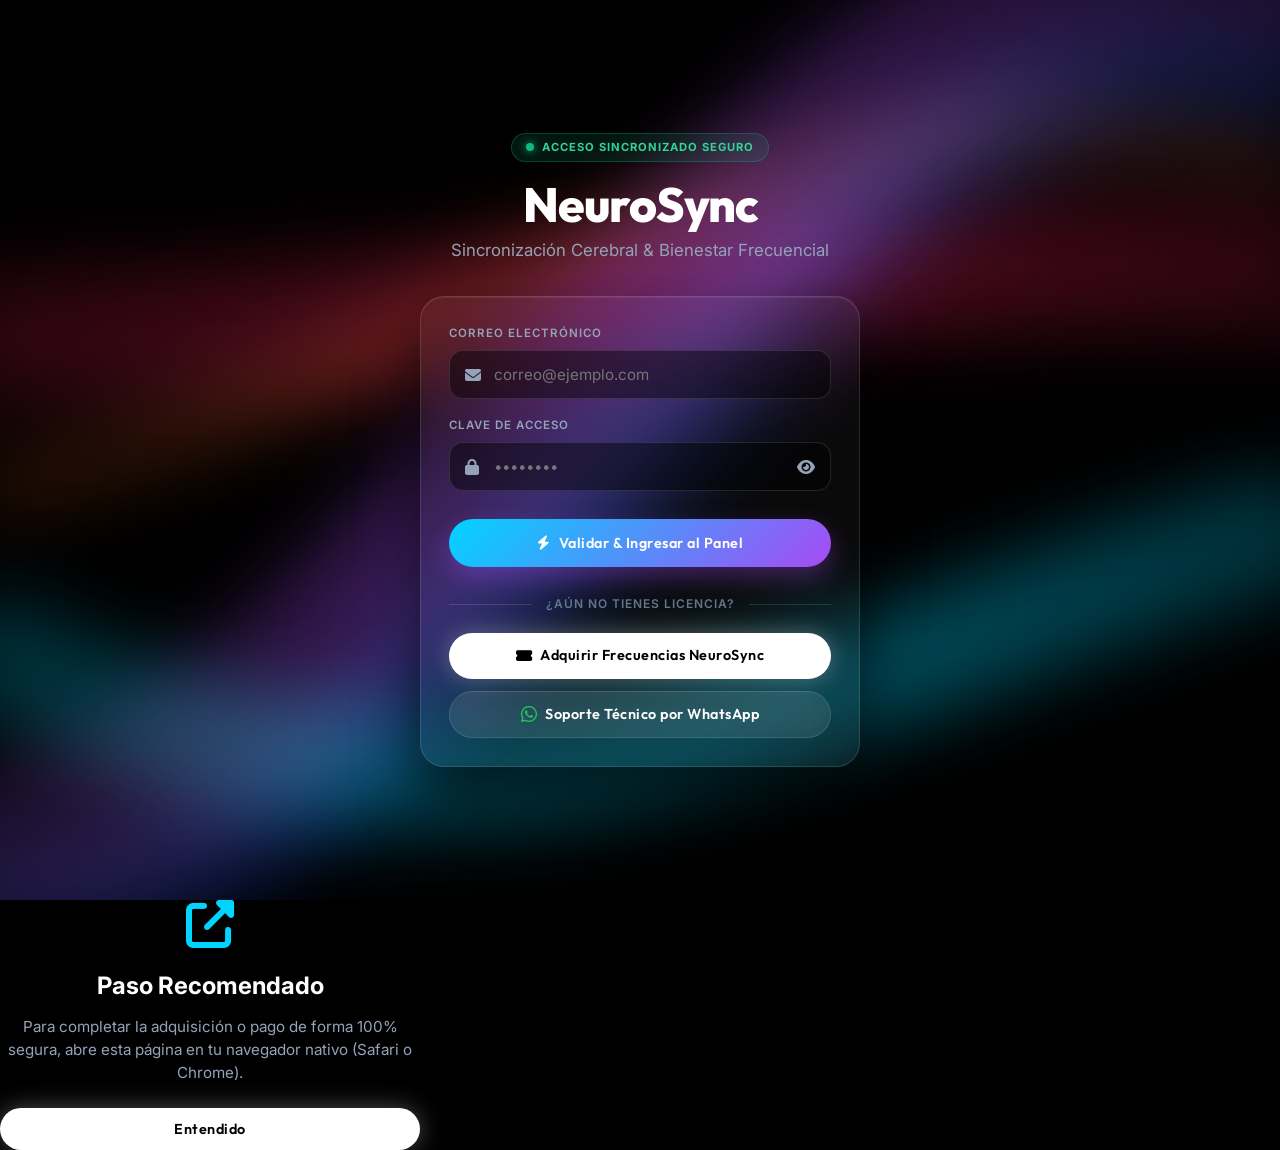
==== commit 003e7e83: "Add files via upload" ====
--- a/sincronizador.html
+++ b/sincronizador.html
@@ -669,10 +669,31 @@
                     return;
                 }
 
-                const countryFlags = ["🇲🇽 MX", "🇪🇸 ES", "🇨🇴 CO", "🇦🇷 AR", "🇺🇸 US", "🇨🇱 CL", "🇵🇪 PE"];
+                const flagMap = {
+                    'AR': '🇦🇷 AR', 'VE': '🇻🇪 VE', 'CO': '🇨🇴 CO', 'MX': '🇲🇽 MX',
+                    'ES': '🇪🇸 ES', 'US': '🇺🇸 US', 'CL': '🇨🇱 CL', 'PE': '🇵🇪 PE',
+                    'EC': '🇪🇨 EC', 'BO': '🇧🇴 BO', 'UY': '🇺🇾 UY', 'PY': '🇵🇾 PY'
+                };
 
                 container.innerHTML = data.map((u, index) => {
-                    const flag = u.country || countryFlags[index % countryFlags.length];
+                    let rawName = (u.name || 'Sincronizador').trim();
+                    let flag = '';
+
+                    // Detectar si el nombre termina en un código de país de 2 letras (ej: "juangabrielferreyra79 AR" o "yangcarotzen co")
+                    const match = rawName.match(/\s+([A-Za-z]{2})$/);
+                    if (match) {
+                        const code = match[1].toUpperCase();
+                        if (flagMap[code]) {
+                            flag = flagMap[code];
+                            rawName = rawName.replace(/\s+[A-Za-z]{2}$/, '').trim();
+                        } else {
+                            flag = code.toUpperCase();
+                            rawName = rawName.replace(/\s+[A-Za-z]{2}$/, '').trim();
+                        }
+                    } else if (u.country) {
+                        flag = u.country;
+                    }
+
                     const isTop1 = index === 0;
                     return `
                         <div style="background: ${isTop1 ? 'rgba(255, 219, 31, 0.08)' : 'var(--glass-bg)'}; border: 1px solid ${isTop1 ? 'rgba(255, 219, 31, 0.4)' : 'var(--glass-border)'}; border-radius: 18px; padding: 16px 22px; display: flex; justify-content: space-between; align-items: center; flex-wrap: wrap; gap: 10px;">
@@ -682,10 +703,10 @@
                                 </div>
                                 <div>
                                     <div style="font-weight: 700; color: #fff; font-size: 1.05rem;">
-                                        ${u.name || 'Sincronizador'} <span style="font-size: 0.8rem; margin-left: 8px; color: var(--text-muted);">${flag}</span>
+                                        ${rawName} ${flag ? `<span style="font-size: 0.8rem; margin-left: 8px; color: var(--text-muted);">${flag}</span>` : ''}
                                     </div>
                                     <div style="font-size: 0.78rem; color: var(--text-muted);">
-                                        Racha activa: ${u.streak || 3} días continuos
+                                        Racha activa: ${u.streak || 1} días continuos
                                     </div>
                                 </div>
                             </div>
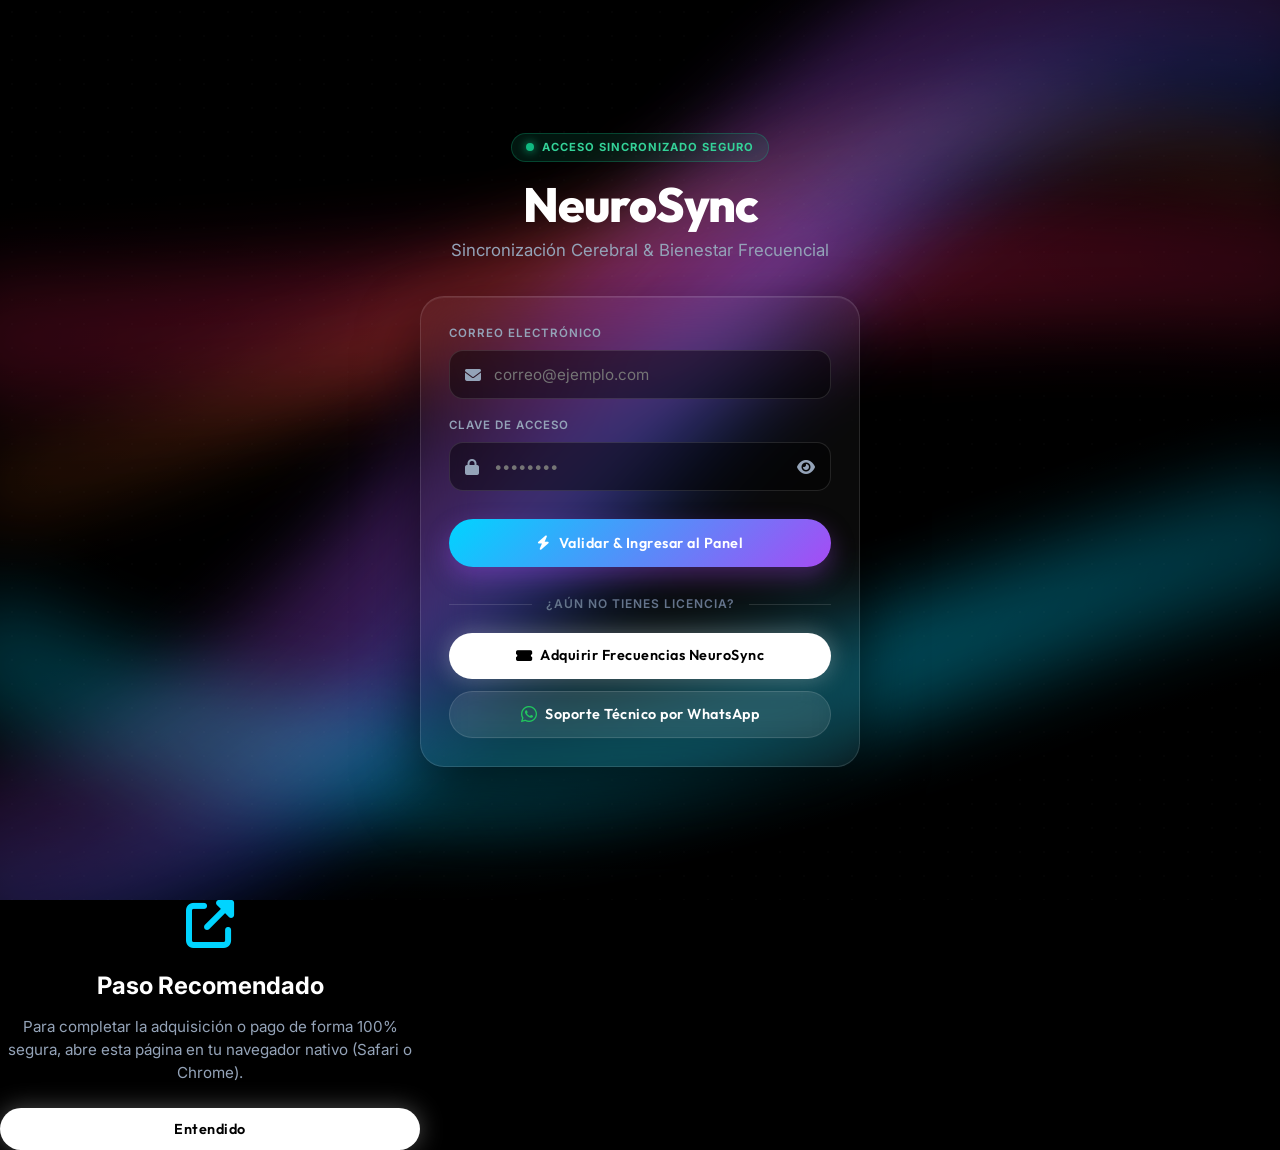
==== commit 462443a9: "Add files via upload" ====
--- a/sincronizador.html
+++ b/sincronizador.html
@@ -48,9 +48,6 @@
             <div class="sidebar-item" onclick="toggleDrawer(); openScreen('screen-generator');">
                 <i class="fas fa-wave-square" style="color: var(--chroma-violet);"></i> Generador & Exporter WAV
             </div>
-            <a href="academia.html" class="sidebar-item">
-                <i class="fas fa-university" style="color: var(--chroma-orange);"></i> Universidad Cuántica
-            </a>
             <div class="sidebar-item" onclick="toggleDrawer(); toggleMeditationLock();">
                 <i class="fas fa-moon" style="color: #94a3b8;"></i> Modo Meditación Profunda
             </div>
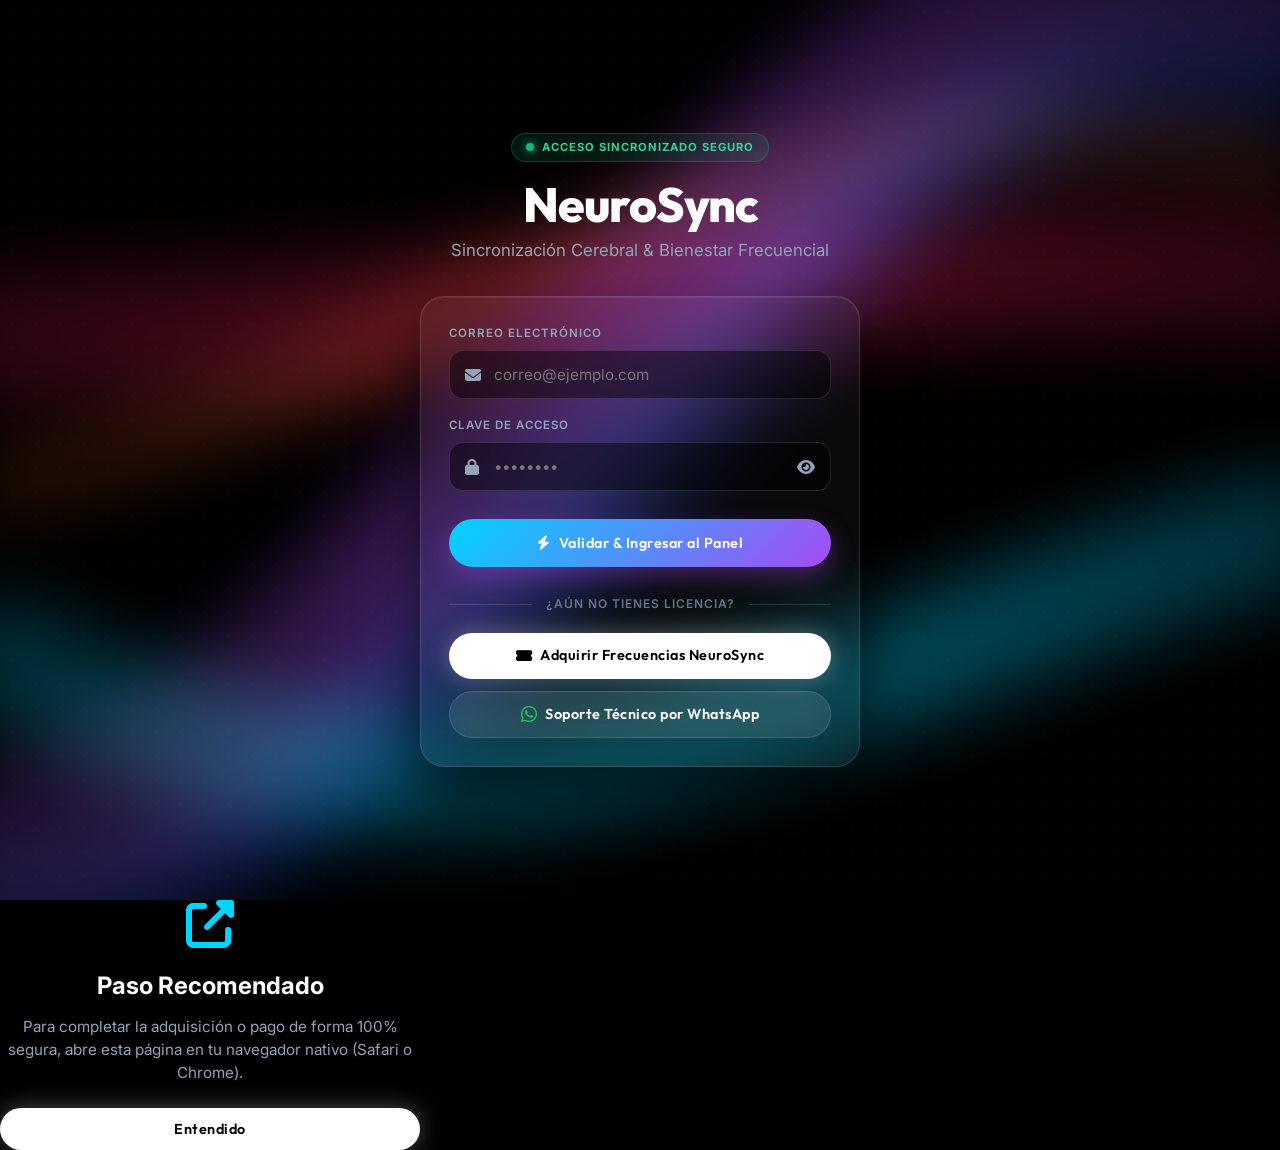
==== commit e8067ab9: "Add files via upload" ====
--- a/sincronizador.html
+++ b/sincronizador.html
@@ -45,6 +45,9 @@
             <div class="sidebar-item" onclick="toggleDrawer(); openScreen('screen-nature');">
                 <i class="fas fa-leaf" style="color: var(--chroma-green);"></i> Sonidos de la Naturaleza
             </div>
+            <div class="sidebar-item" onclick="toggleDrawer(); openScreen('screen-healing');">
+                <i class="fas fa-spa" style="color: #00d4ff;"></i> Frecuencias Sanadoras
+            </div>
             <div class="sidebar-item" onclick="toggleDrawer(); openScreen('screen-generator');">
                 <i class="fas fa-wave-square" style="color: var(--chroma-violet);"></i> Generador & Exporter WAV
             </div>
@@ -352,10 +355,52 @@
     <div id="screen-nature" class="view-screen">
         <div class="view-header-bar">
             <button class="btn-pill btn-pill-glass" onclick="showMainPlayerView()"><i class="fas fa-arrow-left"></i> Volver al Reproductor</button>
-            <h2 style="font-family: var(--font-heading);">Sonidos de la Naturaleza</h2>
+            <h2 style="font-family: var(--font-heading); background: linear-gradient(90deg, #10b981, #06b6d4); -webkit-background-clip: text; -webkit-text-fill-color: transparent;"><i class="fas fa-microchip"></i> MATRIZ CUÁNTICA DE NATURALEZA</h2>
         </div>
         <div class="view-screen-container">
-            <div id="nature-grid-modal" style="display: grid; grid-template-columns: repeat(auto-fill, minmax(150px, 1fr)); gap: 16px;"></div>
+            <!-- QUANTUM MIXER DECK -->
+            <div class="nature-deck-panel">
+                <div class="nature-deck-header">
+                    <div>
+                        <div class="nature-status-badge">
+                            <span class="nature-status-dot"></span>
+                            <span id="nature-active-counter">CANALES ACTIVOS: 0 / 15</span>
+                        </div>
+                    </div>
+                    <div style="display: flex; align-items: center; gap: 16px; flex-wrap: wrap;">
+                        <div style="display: flex; align-items: center; gap: 10px;">
+                            <i class="fas fa-volume-up" style="color: var(--chroma-green);"></i>
+                            <span style="font-size: 0.8rem; color: var(--text-muted); font-weight: 600;">VOL MAESTRO</span>
+                            <input type="range" min="0" max="1" step="0.01" value="0.7" class="cyber-slider" style="width: 110px;" oninput="onMasterNatureVolumeChange(this.value)">
+                        </div>
+                        <button class="btn-pill btn-pill-glass" style="border-color: rgba(239,68,68,0.4); color: #f87171;" onclick="stopAllNatureChannels()">
+                            <i class="fas fa-stop-circle"></i> Detener Todo
+                        </button>
+                    </div>
+                </div>
+
+                <!-- PRESETS INTELIGENTES -->
+                <div style="font-size: 0.78rem; font-weight: 700; color: var(--text-muted); letter-spacing: 1.5px; text-transform: uppercase;">
+                    <i class="fas fa-magic" style="color: var(--chroma-cyan);"></i> PRESETS BIO-ACÚSTICOS CUÁNTICOS
+                </div>
+                <div class="nature-presets-row">
+                    <button class="nature-preset-btn" onclick="applyNaturePreset('tormenta')">
+                        <i class="fas fa-cloud-showers-heavy" style="color: #38bdf8;"></i> Tormenta en el Bosque
+                    </button>
+                    <button class="nature-preset-btn" onclick="applyNaturePreset('costera')">
+                        <i class="fas fa-water" style="color: #06b6d4;"></i> Meditación Costera Delta
+                    </button>
+                    <button class="nature-preset-btn" onclick="applyNaturePreset('fogata')">
+                        <i class="fas fa-fire" style="color: #f97316;"></i> Fogata Estelar Nocturna
+                    </button>
+                    <button class="nature-preset-btn" onclick="applyNaturePreset('zen')">
+                        <i class="fas fa-dove" style="color: #10b981;"></i> Santuario Zen Fluvial
+                    </button>
+                </div>
+            </div>
+
+            <!-- CHANNEL GRID -->
+            <div id="nature-grid-modal" class="nature-channels-grid"></div>
         </div>
     </div>
 
@@ -368,8 +413,54 @@
             <div class="glass-card" style="max-width: 500px; margin: 0 auto;">
                 <label class="input-label">Frecuencia Deseada (Hz)</label>
                 <input type="number" id="gen-freq-input" class="form-input" value="432" style="margin-bottom: 16px;">
-                <button class="btn-pill btn-pill-chroma" style="width: 100%;" onclick="exportCustomWav()"><i class="fas fa-file-audio"></i> Descargar WAV PCM</button>
-            </div>
+            </div>
+        </div>
+    </div>
+
+    <!-- FRECUENCIAS SANADORAS / MEDITACIONES GUIADAS (FONDO BUDA) -->
+    <div id="screen-healing" class="view-screen healing-buddha-screen">
+        <div class="view-header-bar">
+            <button class="btn-pill btn-pill-glass" onclick="showMainPlayerView()"><i class="fas fa-arrow-left"></i> Volver al Reproductor</button>
+            <h2 style="font-family: var(--font-heading); background: linear-gradient(90deg, #00d4ff, #a855f7); -webkit-background-clip: text; -webkit-text-fill-color: transparent;"><i class="fas fa-spa"></i> Frecuencias Sanadoras y Meditación</h2>
+        </div>
+        <div class="view-screen-container">
+            <!-- Reproductor Cuántico de Meditación -->
+            <div id="healing-player-deck" class="glass-card" style="margin-bottom: 24px; padding: 24px; background: rgba(15, 23, 42, 0.88); border: 1px solid rgba(0, 212, 255, 0.35); box-shadow: 0 10px 40px rgba(0, 0, 0, 0.75);">
+                <div style="display: flex; justify-content: space-between; align-items: center; margin-bottom: 16px; flex-wrap: wrap; gap: 12px;">
+                    <div style="display: flex; align-items: center; gap: 12px;">
+                        <div style="width: 44px; height: 44px; border-radius: 12px; background: rgba(0, 212, 255, 0.15); display: flex; align-items: center; justify-content: center;">
+                            <i class="fas fa-spa" style="color: #00d4ff; font-size: 1.3rem;"></i>
+                        </div>
+                        <div>
+                            <div style="font-size: 0.72rem; color: #00d4ff; font-weight: 700; letter-spacing: 1.5px; text-transform: uppercase;">REPRODUCIENDO FRECUENCIA SANADORA</div>
+                            <div id="healing-current-title" style="font-size: 1.15rem; font-weight: 700; color: #fff;">Selecciona un audio para iniciar</div>
+                        </div>
+                    </div>
+                    <div style="display: flex; align-items: center; gap: 12px;">
+                        <i class="fas fa-volume-up" style="color: #00d4ff;"></i>
+                        <input type="range" id="healing-vol-slider" min="0" max="1" step="0.02" value="0.85" class="cyber-slider" style="width: 100px;" oninput="onHealingVolumeChange(this.value)">
+                    </div>
+                </div>
+
+                <!-- Barra de Progreso -->
+                <div style="display: flex; align-items: center; gap: 14px; margin-bottom: 20px;">
+                    <span id="healing-time-current" style="color: var(--text-muted); font-size: 0.85rem; width: 45px; text-align: right; font-family: monospace;">0:00</span>
+                    <input type="range" id="healing-progress-slider" min="0" max="100" value="0" step="0.1" class="cyber-slider" style="flex: 1;" oninput="onHealingSeek(this.value)">
+                    <span id="healing-time-total" style="color: var(--text-muted); font-size: 0.85rem; width: 45px; font-family: monospace;">0:00</span>
+                </div>
+
+                <!-- Controles de Reproducción -->
+                <div style="display: flex; justify-content: center; align-items: center; gap: 24px;">
+                    <button class="btn-pill btn-pill-glass" style="width: 46px; height: 46px; padding: 0; border-radius: 50%;" onclick="prevHealingTrack()"><i class="fas fa-step-backward"></i></button>
+                    <button id="healing-play-btn" onclick="toggleHealingPlay()" style="background: linear-gradient(135deg, #00d4ff, #a855f7); border: none; width: 64px; height: 64px; border-radius: 50%; color: #fff; font-size: 1.5rem; cursor: pointer; box-shadow: 0 4px 25px rgba(0,212,255,0.4); display: flex; align-items: center; justify-content: center; transition: all 0.3s;">
+                        <i class="fas fa-play" id="healing-play-icon" style="margin-left: 3px;"></i>
+                    </button>
+                    <button class="btn-pill btn-pill-glass" style="width: 46px; height: 46px; padding: 0; border-radius: 50%;" onclick="nextHealingTrack()"><i class="fas fa-step-forward"></i></button>
+                </div>
+            </div>
+
+            <!-- Lista de 10 Audios de Meditación -->
+            <div id="healing-grid-list" style="display: grid; grid-template-columns: repeat(auto-fill, minmax(280px, 1fr)); gap: 16px;"></div>
         </div>
     </div>
 
@@ -397,6 +488,7 @@
             if (screenId === 'screen-reporte') renderReporteScreen();
             if (screenId === 'screen-leaderboard') fetchSupabaseLeaderboard();
             if (screenId === 'screen-nature') renderNatureScreenGrid();
+            if (screenId === 'screen-healing') renderHealingScreenGrid();
             if (screenId === 'screen-share') updateShareCardUI();
         }
 
@@ -861,17 +953,244 @@
 
         function renderNatureScreenGrid() {
             const grid = document.getElementById('nature-grid-modal');
-            grid.innerHTML = window.neuroAudio.natureSounds.map(track => `
-                <div class="freq-pill-item" onclick="window.neuroAudio.toggleNatureTrack('${track.id}')">
-                    <i class="${track.icon}" style="font-size: 1.4rem; margin-bottom: 8px; color: var(--chroma-green);"></i>
-                    <div style="font-size: 0.88rem; font-weight: 600;">${track.name}</div>
-                </div>
-            `).join('');
+            if (!grid) return;
+            grid.innerHTML = window.neuroAudio.natureSounds.map(track => {
+                const isActive = window.neuroAudio.isNatureTrackActive(track.id);
+                const currentVol = window.neuroAudio.getNatureTrackVolume(track.id);
+                return `
+                    <div class="nature-channel-card ${isActive ? 'active' : ''}" id="nat-card-${track.id}" onclick="toggleNatureChannelCard(event, '${track.id}')">
+                        <div class="nature-channel-header">
+                            <div class="nature-channel-icon-wrap">
+                                <i class="${track.icon}"></i>
+                            </div>
+                            <div class="nature-power-toggle"></div>
+                        </div>
+                        <div class="nature-channel-title">${track.name}</div>
+                        <div class="nature-volume-controls" onclick="event.stopPropagation()">
+                            <i class="fas fa-volume-down" style="font-size: 0.75rem; color: var(--text-muted);"></i>
+                            <input type="range" min="0" max="1" step="0.02" value="${currentVol}" class="cyber-slider" oninput="onNatureChannelVolumeChange('${track.id}', this.value)">
+                            <i class="fas fa-volume-up" style="font-size: 0.75rem; color: var(--chroma-green);"></i>
+                        </div>
+                    </div>
+                `;
+            }).join('');
+            updateNatureActiveCounter();
+        }
+
+        function toggleNatureChannelCard(event, id) {
+            window.neuroAudio.toggleNatureTrack(id);
+            const card = document.getElementById(`nat-card-${id}`);
+            if (card) {
+                card.classList.toggle('active', window.neuroAudio.isNatureTrackActive(id));
+            }
+            updateNatureActiveCounter();
+        }
+
+        function onNatureChannelVolumeChange(id, value) {
+            window.neuroAudio.setNatureVolume(id, value);
+        }
+
+        function onMasterNatureVolumeChange(value) {
+            window.neuroAudio.setMasterNatureVolume(value);
+            window.neuroAudio.natureSounds.forEach(track => {
+                if (window.neuroAudio.isNatureTrackActive(track.id)) {
+                    const card = document.getElementById(`nat-card-${track.id}`);
+                    if (card) {
+                        const slider = card.querySelector('input[type="range"]');
+                        if (slider) slider.value = value;
+                    }
+                }
+            });
+        }
+
+        function stopAllNatureChannels() {
+            window.neuroAudio.stopMasterNature();
+            renderNatureScreenGrid();
+        }
+
+        function applyNaturePreset(type) {
+            const presets = {
+                'tormenta': [
+                    { id: 'nat-3', vol: 0.7 },
+                    { id: 'nat-7', vol: 0.6 },
+                    { id: 'nat-5', vol: 0.5 }
+                ],
+                'costera': [
+                    { id: 'nat-9', vol: 0.65 },
+                    { id: 'nat-10', vol: 0.6 },
+                    { id: 'nat-8', vol: 0.4 }
+                ],
+                'fogata': [
+                    { id: 'nat-13', vol: 0.75 },
+                    { id: 'nat-14', vol: 0.5 },
+                    { id: 'nat-4', vol: 0.45 }
+                ],
+                'zen': [
+                    { id: 'nat-11', vol: 0.65 },
+                    { id: 'nat-12', vol: 0.5 },
+                    { id: 'nat-15', vol: 0.6 }
+                ]
+            };
+            const selected = presets[type] || [];
+            window.neuroAudio.activatePresetNature(selected);
+            renderNatureScreenGrid();
+        }
+
+        function updateNatureActiveCounter() {
+            const counter = document.getElementById('nature-active-counter');
+            if (!counter) return;
+            const activeCount = window.neuroAudio.natureSounds.filter(t => window.neuroAudio.isNatureTrackActive(t.id)).length;
+            counter.textContent = `CANALES ACTIVOS: ${activeCount} / ${window.neuroAudio.natureSounds.length}`;
         }
 
         function exportCustomWav() {
             const freq = document.getElementById('gen-freq-input').value;
             window.neuroAudio.exportToneWav(freq, 'sine', 5, 0.5);
+        }
+
+        /* ====================================================================
+           FRECUENCIAS SANADORAS Y MEDITACIONES GUIADAS (BUDDHA ENGINE)
+           ==================================================================== */
+        const healingMeditationAudios = [
+            { id: 0, name: "Flute Meditation", url: "https://f005.backblazeb2.com/file/mis-frecuencias-musicales/MEDITACION/Flute+Meditation.mp3", icon: "fas fa-spa" },
+            { id: 1, name: "Meditation Background", url: "https://f005.backblazeb2.com/file/mis-frecuencias-musicales/MEDITACION/Meditation+Background.mp3", icon: "fas fa-om" },
+            { id: 2, name: "Meditation Inmersive", url: "https://f005.backblazeb2.com/file/mis-frecuencias-musicales/MEDITACION/Meditation+Inmersive.mp3", icon: "fas fa-water" },
+            { id: 3, name: "Meditative Morning", url: "https://f005.backblazeb2.com/file/mis-frecuencias-musicales/MEDITACION/Meditative+Morning.mp3", icon: "fas fa-sun" },
+            { id: 4, name: "Twin Meditation", url: "https://f005.backblazeb2.com/file/mis-frecuencias-musicales/MEDITACION/Twin+Meditation.mp3", icon: "fas fa-infinity" },
+            { id: 5, name: "Autumn Sky Meditation", url: "https://f005.backblazeb2.com/file/mis-frecuencias-musicales/MEDITACION/Autumn+Sky+Meditation.mp3", icon: "fas fa-leaf" },
+            { id: 6, name: "Angelic Meditation", url: "https://f005.backblazeb2.com/file/mis-frecuencias-musicales/MEDITACION/Angelic+Meditation.mp3", icon: "fas fa-feather-alt" },
+            { id: 7, name: "Meditation Yoga Relaxing Music", url: "https://f005.backblazeb2.com/file/mis-frecuencias-musicales/MEDITACION/Meditation+Yoga+Relaxing+Music.mp3", icon: "fas fa-yin-yang" },
+            { id: 8, name: "Yoga Relax Meditation Music", url: "https://f005.backblazeb2.com/file/mis-frecuencias-musicales/MEDITACION/Yoga+Relax+Meditation+Music.mp3", icon: "fas fa-praying-hands" },
+            { id: 9, name: "Spiritual Meditation", url: "https://f005.backblazeb2.com/file/mis-frecuencias-musicales/MEDITACION/Spiritual+Meditation.mp3", icon: "fas fa-star" }
+        ];
+
+        let currentHealingIdx = -1;
+        const healingAudioPlayer = new Audio();
+        healingAudioPlayer.crossOrigin = "anonymous";
+
+        healingAudioPlayer.addEventListener('timeupdate', () => {
+            const cur = healingAudioPlayer.currentTime || 0;
+            const dur = healingAudioPlayer.duration || 0;
+            const slider = document.getElementById('healing-progress-slider');
+            const curLabel = document.getElementById('healing-time-current');
+            const durLabel = document.getElementById('healing-time-total');
+            if (dur > 0 && slider) {
+                slider.value = (cur / dur) * 100;
+                durLabel.textContent = formatTimeCustom(dur);
+            }
+            if (curLabel) curLabel.textContent = formatTimeCustom(cur);
+        });
+
+        healingAudioPlayer.addEventListener('ended', () => {
+            nextHealingTrack();
+        });
+
+        function formatTimeCustom(sec) {
+            if (isNaN(sec) || sec <= 0) return "0:00";
+            const m = Math.floor(sec / 60);
+            const s = Math.floor(sec % 60);
+            return `${m}:${s < 10 ? '0' : ''}${s}`;
+        }
+
+        function renderHealingScreenGrid() {
+            const grid = document.getElementById('healing-grid-list');
+            if (!grid) return;
+            grid.innerHTML = healingMeditationAudios.map((track, idx) => {
+                const isActive = (currentHealingIdx === idx && !healingAudioPlayer.paused);
+                const isSelected = (currentHealingIdx === idx);
+                return `
+                    <div class="healing-track-card ${isSelected ? 'active' : ''}" onclick="selectHealingTrack(${idx})">
+                        <div style="display: flex; align-items: center; gap: 14px;">
+                            <div style="width: 44px; height: 44px; border-radius: 12px; background: rgba(0, 212, 255, 0.12); display: flex; align-items: center; justify-content: center;">
+                                <i class="${track.icon}" style="color: #00d4ff; font-size: 1.25rem;"></i>
+                            </div>
+                            <div>
+                                <div style="font-size: 0.75rem; color: #00d4ff; font-weight: 700;">#${(idx + 1) < 10 ? '0' + (idx + 1) : idx + 1}</div>
+                                <div style="font-size: 0.96rem; font-weight: 700; color: #fff;">${track.name}</div>
+                            </div>
+                        </div>
+                        <div style="width: 38px; height: 38px; border-radius: 50%; background: ${isActive ? '#00d4ff' : 'rgba(255,255,255,0.08)'}; display: flex; align-items: center; justify-content: center; color: ${isActive ? '#000' : '#fff'}; transition: all 0.2s;">
+                            <i class="fas ${isActive ? 'fa-pause' : 'fa-play'}" style="margin-left: ${isActive ? '0' : '2px'};"></i>
+                        </div>
+                    </div>
+                `;
+            }).join('');
+        }
+
+        function selectHealingTrack(idx) {
+            if (currentHealingIdx === idx) {
+                toggleHealingPlay();
+                return;
+            }
+            currentHealingIdx = idx;
+            const track = healingMeditationAudios[idx];
+            healingAudioPlayer.src = track.url;
+            if (typeof baseAudio !== 'undefined' && !baseAudio.paused) {
+                baseAudio.pause();
+                const playIcon = document.getElementById('play-icon');
+                if (playIcon) playIcon.className = 'fas fa-play';
+            }
+            healingAudioPlayer.play().then(() => {
+                updateHealingPlayerUI();
+            }).catch(() => {});
+            updateHealingPlayerUI();
+        }
+
+        function toggleHealingPlay() {
+            if (currentHealingIdx === -1) {
+                selectHealingTrack(0);
+                return;
+            }
+            if (healingAudioPlayer.paused) {
+                if (typeof baseAudio !== 'undefined' && !baseAudio.paused) {
+                    baseAudio.pause();
+                    const playIcon = document.getElementById('play-icon');
+                    if (playIcon) playIcon.className = 'fas fa-play';
+                }
+                healingAudioPlayer.play().catch(() => {});
+            } else {
+                healingAudioPlayer.pause();
+            }
+            updateHealingPlayerUI();
+        }
+
+        function updateHealingPlayerUI() {
+            const title = document.getElementById('healing-current-title');
+            const playIcon = document.getElementById('healing-play-icon');
+            if (currentHealingIdx >= 0 && title) {
+                title.textContent = healingMeditationAudios[currentHealingIdx].name;
+            }
+            if (playIcon) {
+                if (!healingAudioPlayer.paused) {
+                    playIcon.className = "fas fa-pause";
+                    playIcon.style.marginLeft = "0";
+                } else {
+                    playIcon.className = "fas fa-play";
+                    playIcon.style.marginLeft = "3px";
+                }
+            }
+            renderHealingScreenGrid();
+        }
+
+        function prevHealingTrack() {
+            if (currentHealingIdx <= 0) selectHealingTrack(healingMeditationAudios.length - 1);
+            else selectHealingTrack(currentHealingIdx - 1);
+        }
+
+        function nextHealingTrack() {
+            if (currentHealingIdx >= healingMeditationAudios.length - 1) selectHealingTrack(0);
+            else selectHealingTrack(currentHealingIdx + 1);
+        }
+
+        function onHealingSeek(val) {
+            const dur = healingAudioPlayer.duration;
+            if (dur > 0) {
+                healingAudioPlayer.currentTime = (val / 100) * dur;
+            }
+        }
+
+        function onHealingVolumeChange(val) {
+            healingAudioPlayer.volume = Math.max(0, Math.min(1, parseFloat(val)));
         }
 
         // Init player & tracking
--- a/css/style.css
+++ b/css/style.css
@@ -116,7 +116,9 @@
     display: none;
     flex-direction: column;
     overflow-y: auto;
-    padding: 24px 20px 60px;
+    -webkit-overflow-scrolling: touch;
+    touch-action: pan-y;
+    padding: 24px 20px 140px;
     opacity: 0;
     transition: opacity 0.35s cubic-bezier(0.16, 1, 0.3, 1);
 }
@@ -688,9 +690,276 @@
         padding: 14px 16px;
     }
     .view-screen {
-        padding: 16px 12px 50px;
+        padding: 16px 12px 140px;
     }
     .stats-grid-3 {
         grid-template-columns: 1fr;
     }
 }
+
+/* ==========================================================================
+   QUANTUM BIO-ACOUSTIC NATURE MIXER (FUTURISTIC HIGH-TECH UI)
+   ========================================================================== */
+.nature-deck-panel {
+    background: linear-gradient(135deg, rgba(16, 185, 129, 0.08) 0%, rgba(6, 182, 212, 0.05) 100%);
+    border: 1px solid rgba(16, 185, 129, 0.25);
+    border-radius: var(--radius-card);
+    padding: 24px;
+    margin-bottom: 28px;
+    box-shadow: 0 10px 30px rgba(0, 0, 0, 0.5), inset 0 1px 0 rgba(255, 255, 255, 0.1);
+    position: relative;
+    overflow: hidden;
+}
+
+.nature-deck-panel::before {
+    content: "";
+    position: absolute;
+    top: 0;
+    left: 0;
+    width: 100%;
+    height: 2px;
+    background: linear-gradient(90deg, transparent, var(--chroma-green), var(--chroma-cyan), transparent);
+}
+
+.nature-deck-header {
+    display: flex;
+    justify-content: space-between;
+    align-items: center;
+    flex-wrap: wrap;
+    gap: 16px;
+    margin-bottom: 20px;
+}
+
+.nature-status-badge {
+    display: inline-flex;
+    align-items: center;
+    gap: 8px;
+    background: rgba(16, 185, 129, 0.15);
+    border: 1px solid rgba(16, 185, 129, 0.4);
+    color: var(--chroma-green);
+    padding: 6px 14px;
+    border-radius: 999px;
+    font-size: 0.8rem;
+    font-weight: 700;
+    letter-spacing: 1px;
+    text-transform: uppercase;
+}
+
+.nature-status-dot {
+    width: 8px;
+    height: 8px;
+    border-radius: 50%;
+    background: var(--chroma-green);
+    box-shadow: 0 0 8px var(--chroma-green);
+    animation: naturePulse 2s infinite;
+}
+
+@keyframes naturePulse {
+    0%, 100% { opacity: 1; transform: scale(1); }
+    50% { opacity: 0.4; transform: scale(0.85); }
+}
+
+.nature-presets-row {
+    display: flex;
+    flex-wrap: wrap;
+    gap: 10px;
+    margin-top: 16px;
+}
+
+.nature-preset-btn {
+    background: rgba(255, 255, 255, 0.04);
+    border: 1px solid var(--glass-border);
+    border-radius: 12px;
+    padding: 10px 16px;
+    color: var(--text-main);
+    font-size: 0.82rem;
+    font-weight: 600;
+    display: flex;
+    align-items: center;
+    gap: 8px;
+    cursor: pointer;
+    transition: all 0.25s ease;
+}
+
+.nature-preset-btn:hover {
+    background: rgba(16, 185, 129, 0.15);
+    border-color: var(--chroma-green);
+    transform: translateY(-2px);
+    box-shadow: 0 4px 15px rgba(16, 185, 129, 0.25);
+}
+
+.nature-channels-grid {
+    display: grid;
+    grid-template-columns: repeat(auto-fill, minmax(220px, 1fr));
+    gap: 18px;
+}
+
+.nature-channel-card {
+    background: rgba(15, 23, 42, 0.75);
+    border: 1px solid rgba(255, 255, 255, 0.08);
+    border-radius: 16px;
+    padding: 18px;
+    display: flex;
+    flex-direction: column;
+    gap: 14px;
+    transition: all 0.3s cubic-bezier(0.16, 1, 0.3, 1);
+    position: relative;
+    cursor: pointer;
+}
+
+.nature-channel-card:hover {
+    border-color: rgba(16, 185, 129, 0.4);
+    transform: translateY(-3px);
+    box-shadow: 0 10px 25px rgba(0, 0, 0, 0.4);
+}
+
+.nature-channel-card.active {
+    background: linear-gradient(145deg, rgba(16, 185, 129, 0.16) 0%, rgba(15, 23, 42, 0.85) 100%);
+    border-color: var(--chroma-green);
+    box-shadow: 0 0 20px rgba(16, 185, 129, 0.25), inset 0 0 10px rgba(16, 185, 129, 0.1);
+}
+
+.nature-channel-header {
+    display: flex;
+    justify-content: space-between;
+    align-items: flex-start;
+}
+
+.nature-channel-icon-wrap {
+    width: 44px;
+    height: 44px;
+    border-radius: 12px;
+    background: rgba(255, 255, 255, 0.05);
+    display: flex;
+    align-items: center;
+    justify-content: center;
+    font-size: 1.3rem;
+    color: var(--text-muted);
+    transition: all 0.3s;
+}
+
+.nature-channel-card.active .nature-channel-icon-wrap {
+    background: rgba(16, 185, 129, 0.2);
+    color: var(--chroma-green);
+    box-shadow: 0 0 12px rgba(16, 185, 129, 0.4);
+}
+
+.nature-power-toggle {
+    width: 36px;
+    height: 20px;
+    border-radius: 20px;
+    background: rgba(255, 255, 255, 0.1);
+    position: relative;
+    transition: all 0.3s;
+}
+
+.nature-power-toggle::after {
+    content: "";
+    position: absolute;
+    top: 2px;
+    left: 2px;
+    width: 16px;
+    height: 16px;
+    border-radius: 50%;
+    background: #fff;
+    transition: transform 0.3s cubic-bezier(0.16, 1, 0.3, 1);
+}
+
+.nature-channel-card.active .nature-power-toggle {
+    background: var(--chroma-green);
+}
+
+.nature-channel-card.active .nature-power-toggle::after {
+    transform: translateX(16px);
+}
+
+.nature-channel-title {
+    font-size: 0.95rem;
+    font-weight: 700;
+    color: var(--text-main);
+    letter-spacing: 0.3px;
+}
+
+.nature-volume-controls {
+    display: flex;
+    align-items: center;
+    gap: 10px;
+    padding-top: 6px;
+    border-top: 1px solid rgba(255, 255, 255, 0.06);
+}
+
+.cyber-slider {
+    -webkit-appearance: none;
+    width: 100%;
+    height: 5px;
+    border-radius: 5px;
+    background: rgba(255, 255, 255, 0.12);
+    outline: none;
+    cursor: pointer;
+}
+
+.cyber-slider::-webkit-slider-thumb {
+    -webkit-appearance: none;
+    width: 14px;
+    height: 14px;
+    border-radius: 50%;
+    background: var(--chroma-green);
+    cursor: pointer;
+    box-shadow: 0 0 10px var(--chroma-green);
+    transition: transform 0.15s;
+}
+
+.cyber-slider::-webkit-slider-thumb:hover {
+    transform: scale(1.25);
+}
+
+/* ==========================================================================
+   FRECUENCIAS SANADORAS Y MEDITACIÓN (BUDDHA BACKGROUND SCREEN)
+   ========================================================================== */
+.healing-buddha-screen {
+    background: url('https://f005.backblazeb2.com/file/BACKUP-DE-IMAGENES/ESPIRITUALIDAD/NEUROSYNC2.0/VIDEO/IMAGENES/Dise%C3%B1o+sin+t%C3%ADtulo+(41).png') center/cover no-repeat !important;
+}
+
+.healing-buddha-screen::before {
+    content: "";
+    position: absolute;
+    top: 0;
+    left: 0;
+    width: 100%;
+    height: 100%;
+    background: rgba(5, 7, 18, 0.76);
+    backdrop-filter: blur(6px);
+    -webkit-backdrop-filter: blur(6px);
+    z-index: 0;
+}
+
+.healing-buddha-screen .view-header-bar,
+.healing-buddha-screen .view-screen-container {
+    position: relative;
+    z-index: 1;
+}
+
+.healing-track-card {
+    background: rgba(15, 23, 42, 0.82);
+    border: 1px solid rgba(255, 255, 255, 0.1);
+    border-radius: 16px;
+    padding: 18px 20px;
+    display: flex;
+    align-items: center;
+    justify-content: space-between;
+    gap: 14px;
+    cursor: pointer;
+    transition: all 0.3s cubic-bezier(0.16, 1, 0.3, 1);
+}
+
+.healing-track-card:hover {
+    border-color: rgba(0, 212, 255, 0.5);
+    transform: translateY(-3px);
+    box-shadow: 0 10px 25px rgba(0, 0, 0, 0.6);
+}
+
+.healing-track-card.active {
+    background: linear-gradient(135deg, rgba(0, 212, 255, 0.18) 0%, rgba(168, 85, 247, 0.15) 100%);
+    border-color: #00d4ff;
+    box-shadow: 0 0 25px rgba(0, 212, 255, 0.3);
+}
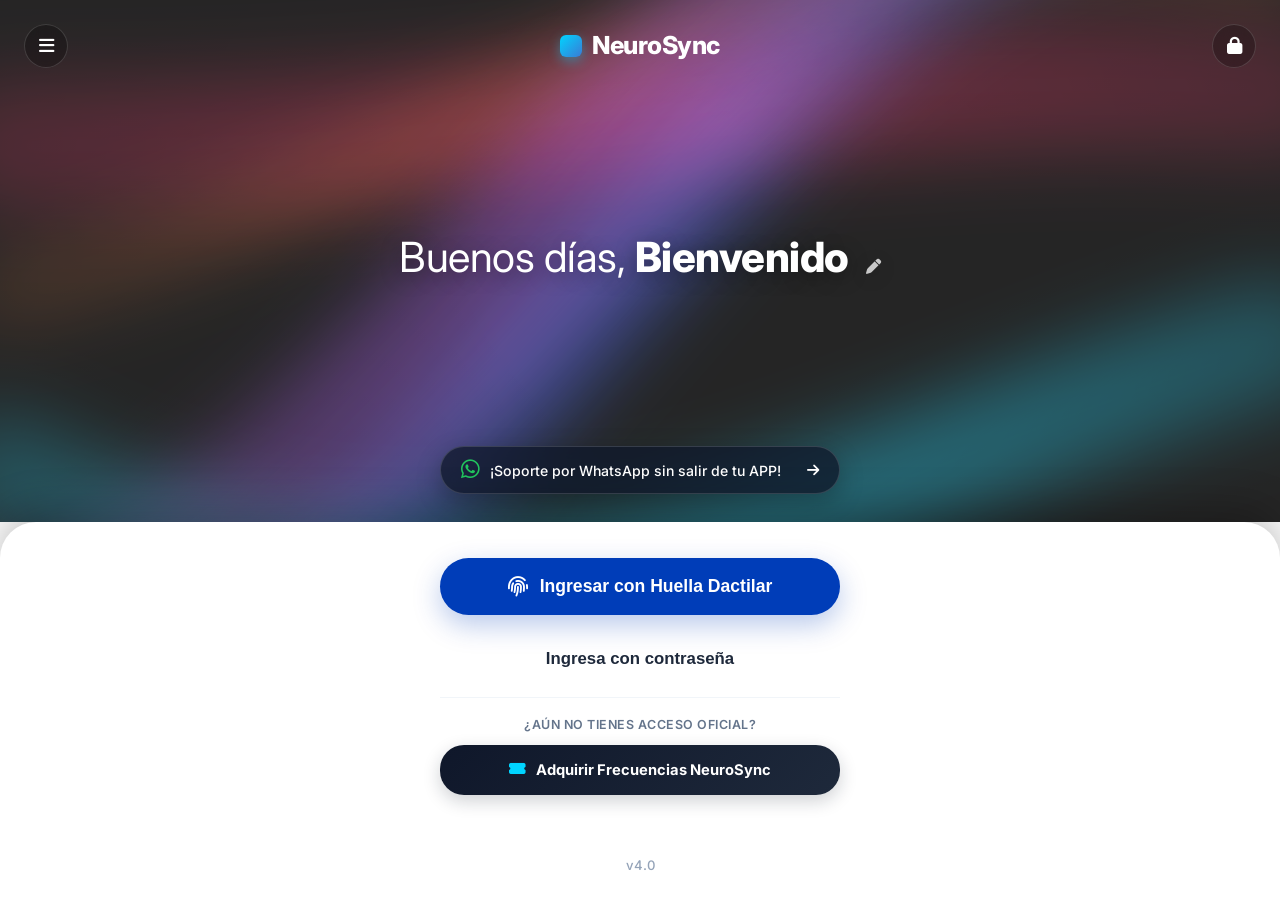
==== commit 7f41b9ab: "Add files via upload" ====
--- a/sincronizador.html
+++ b/sincronizador.html
@@ -39,6 +39,9 @@
             <div class="sidebar-item" onclick="toggleDrawer(); openScreen('screen-leaderboard');">
                 <i class="fas fa-trophy" style="color: var(--chroma-yellow);"></i> Top Global de Resonancia
             </div>
+            <div class="sidebar-item" onclick="toggleDrawer(); openScreen('screen-wall');">
+                <i class="fas fa-comment-dots" style="color: #6ee7b7;"></i> Muro de Resonancia Global
+            </div>
             <div class="sidebar-item" onclick="toggleDrawer(); openScreen('screen-binaural');">
                 <i class="fas fa-headphones" style="color: var(--chroma-cyan);"></i> Motor Binaural Dual
             </div>
@@ -145,11 +148,6 @@
                     </div>
                 </div>
 
-                <!-- Volume Slider -->
-                <div class="player-volume-row" style="margin-top: 14px;">
-                    <i class="fas fa-volume-up" style="color: var(--text-muted); font-size: 0.95rem;"></i>
-                    <input type="range" id="player-vol-slider" class="volume-slider" min="0" max="1" step="0.05" value="0.85" oninput="setBaseVolume(this.value)">
-                </div>
             </div>
 
             <!-- Frequencies Playlist Selector Grid -->
@@ -436,10 +434,6 @@
                             <div id="healing-current-title" style="font-size: 1.15rem; font-weight: 700; color: #fff;">Selecciona un audio para iniciar</div>
                         </div>
                     </div>
-                    <div style="display: flex; align-items: center; gap: 12px;">
-                        <i class="fas fa-volume-up" style="color: #00d4ff;"></i>
-                        <input type="range" id="healing-vol-slider" min="0" max="1" step="0.02" value="0.85" class="cyber-slider" style="width: 100px;" oninput="onHealingVolumeChange(this.value)">
-                    </div>
                 </div>
 
                 <!-- Barra de Progreso -->
@@ -461,6 +455,38 @@
 
             <!-- Lista de 10 Audios de Meditación -->
             <div id="healing-grid-list" style="display: grid; grid-template-columns: repeat(auto-fill, minmax(280px, 1fr)); gap: 16px;"></div>
+        </div>
+    </div>
+
+    <!-- ======================================================================
+         FULL SCREEN: MURO DE RESONANCIA GLOBAL
+         ====================================================================== -->
+    <div id="screen-wall" class="view-screen">
+        <div class="view-header-bar">
+            <button class="btn-pill btn-pill-glass" onclick="showMainPlayerView()">
+                <i class="fas fa-arrow-left"></i> Volver al Reproductor
+            </button>
+            <h2 style="font-family: var(--font-heading); font-size: clamp(1.3rem, 4vw, 1.8rem);">
+                <i class="fas fa-comment-dots" style="color: #6ee7b7;"></i> Muro de Resonancia Global
+            </h2>
+        </div>
+
+        <div class="view-screen-container">
+            <p style="text-align: center; color: var(--text-muted); font-size: 0.92rem; margin-bottom: 24px;">
+                Comparte tu experiencia frecuencial con la comunidad de sincronizadores en tiempo real
+            </p>
+
+            <div class="glass-card" style="margin-bottom: 24px; padding: 20px;">
+                <textarea id="wall-post-text" rows="3" class="form-input" placeholder="¿Qué sientes en tu interior ahora mismo o qué frecuencia estás experimentando?" style="width: 100%; resize: none; margin-bottom: 14px; background: rgba(0,0,0,0.35); border: 1px solid rgba(255,255,255,0.15); border-radius: 14px; padding: 14px; color: #fff; font-size: 0.95rem;"></textarea>
+                <div style="display: flex; justify-content: space-between; align-items: center; flex-wrap: wrap; gap: 10px;">
+                    <span style="font-size: 0.82rem; color: var(--text-muted);"><i class="fas fa-globe" style="color: var(--chroma-cyan);"></i> Comunidad Global Sincronizada</span>
+                    <button class="btn-pill btn-pill-primary" onclick="submitWallPost()"><i class="fas fa-paper-plane"></i> Compartir Vibración</button>
+                </div>
+            </div>
+
+            <div id="wall-feed-container" style="display: flex; flex-direction: column; gap: 16px;">
+                <!-- Feed dinámico -->
+            </div>
         </div>
     </div>
 
@@ -487,9 +513,19 @@
 
             if (screenId === 'screen-reporte') renderReporteScreen();
             if (screenId === 'screen-leaderboard') fetchSupabaseLeaderboard();
+            if (screenId === 'screen-wall') loadGlobalWallFeed();
             if (screenId === 'screen-nature') renderNatureScreenGrid();
             if (screenId === 'screen-healing') renderHealingScreenGrid();
             if (screenId === 'screen-share') updateShareCardUI();
+        }
+
+        function toggleWallModal() {
+            const wallScreen = document.getElementById('screen-wall');
+            if (wallScreen && wallScreen.classList.contains('active')) {
+                showMainPlayerView();
+            } else {
+                openScreen('screen-wall');
+            }
         }
 
         function showMainPlayerView() {
@@ -1193,6 +1229,361 @@
             healingAudioPlayer.volume = Math.max(0, Math.min(1, parseFloat(val)));
         }
 
+        /* ====================================================================
+           SISTEMA SOCIAL: MURO DE RESONANCIA GLOBAL
+           ==================================================================== */
+        let wallFeedPosts = [];
+        const WALL_ADMIN_EMAIL = "guilmarzy@gmail.com";
+
+        function getDefaultWallPosts() {
+            return [
+                {
+                    id: "post-1",
+                    author: "Guilmar (Creador)",
+                    email: "guilmarzy@gmail.com",
+                    text: "Sintonizando la frecuencia 528 Hz para la regeneración celular. ¡Bienvenidos a la nueva versión 4.0 de NeuroSync! Estamos resonando con miles de usuarios en toda Latinoamérica.",
+                    likes: 38,
+                    hasLiked: false,
+                    created_at: new Date(Date.now() - 3600000 * 24).toISOString(),
+                    replies: [
+                        {
+                            id: "reply-1",
+                            author: "Carlos M.",
+                            email: "carlos@example.com",
+                            text: "¡Increíble la nitidez del audio y el fondo cromático! Siento una paz instantánea.",
+                            likes: 11,
+                            hasLiked: false,
+                            created_at: new Date(Date.now() - 3600000 * 20).toISOString()
+                        },
+                        {
+                            id: "reply-2",
+                            author: "Andrea S.",
+                            email: "andrea@example.com",
+                            text: "Gracias Guilmar por esta herramienta, las frecuencias sanadoras con el Buda son una maravilla.",
+                            likes: 8,
+                            hasLiked: false,
+                            created_at: new Date(Date.now() - 3600000 * 18).toISOString()
+                        }
+                    ]
+                },
+                {
+                    id: "post-2",
+                    author: "Valeria R.",
+                    email: "valeria@example.com",
+                    text: "Llevo 3 días seguidos escuchando 432 Hz antes de dormir y mi sueño profundo se ha duplicado. ¿Alguien más probando 963 Hz?",
+                    likes: 24,
+                    hasLiked: false,
+                    created_at: new Date(Date.now() - 3600000 * 14).toISOString(),
+                    replies: [
+                        {
+                            id: "reply-3",
+                            author: "Rodrigo V.",
+                            email: "rodrigo@example.com",
+                            text: "¡Yo! 963 Hz para activar la glándula pineal durante mi meditación matutina. Altamente recomendado.",
+                            likes: 9,
+                            hasLiked: false,
+                            created_at: new Date(Date.now() - 3600000 * 10).toISOString()
+                        }
+                    ]
+                },
+                {
+                    id: "post-3",
+                    author: "Martín P.",
+                    email: "martin@example.com",
+                    text: "La combinación de 111 Hz con Sonidos de Lluvia y Truenos en el apartado Naturaleza es de otro planeta para concentrarse trabajando.",
+                    likes: 19,
+                    hasLiked: false,
+                    created_at: new Date(Date.now() - 3600000 * 6).toISOString(),
+                    replies: []
+                },
+                {
+                    id: "post-4",
+                    author: "Guilmar (Creador)",
+                    email: "guilmarzy@gmail.com",
+                    text: "Recuerden que la Resonancia Schumann de 7.83 Hz coincide exactamente con el estado cerebral Theta-Alfa limítrofe (8 Hz). Sigan acumulando coherencia cuántica.",
+                    likes: 45,
+                    hasLiked: false,
+                    created_at: new Date(Date.now() - 3600000 * 3).toISOString(),
+                    replies: []
+                }
+            ];
+        }
+
+        async function loadGlobalWallFeed() {
+            const container = document.getElementById('wall-feed-container');
+            if (!container) return;
+
+            container.innerHTML = '<div style="text-align:center; color:#fff; padding: 28px;">Sintonizando frecuencias globales de la comunidad...</div>';
+
+            let fetchedPosts = null;
+
+            // 1. Intentar cargar directamente de Supabase REST API (neurosync_social_feed)
+            try {
+                const supaRes = await fetch(`${SUPABASE_URL}/rest/v1/neurosync_social_feed?select=*&order=created_at.desc`, {
+                    headers: {
+                        "apikey": SUPABASE_ANON_KEY,
+                        "Authorization": `Bearer ${SUPABASE_ANON_KEY}`
+                    }
+                });
+                if (supaRes.ok) {
+                    const data = await supaRes.json();
+                    if (Array.isArray(data) && data.length > 0) {
+                        fetchedPosts = data;
+                    }
+                }
+            } catch (e) {}
+
+            // 2. Si no hubo posts de Supabase REST, intentar endpoint /.netlify/functions/getSocial
+            if (!fetchedPosts) {
+                try {
+                    const netRes = await fetch('/.netlify/functions/getSocial');
+                    if (netRes.ok) {
+                        const data = await netRes.json();
+                        if (Array.isArray(data) && data.length > 0) {
+                            fetchedPosts = data;
+                        }
+                    }
+                } catch (e) {}
+            }
+
+            // 3. Procesar o combinar con los posts del historial y guardado local
+            if (fetchedPosts && fetchedPosts.length > 0) {
+                let mainPosts = fetchedPosts.filter(p => !p.parent_id);
+                let replies = fetchedPosts.filter(p => p.parent_id);
+
+                mainPosts.forEach(p => {
+                    p.replies = replies.filter(r => r.parent_id === p.id).sort((a, b) => new Date(a.created_at) - new Date(b.created_at));
+                    p.hasLiked = false;
+                });
+
+                // Si hay pocos en la BD, combinar con la comunidad base para un historial rico
+                wallFeedPosts = mainPosts.length >= 2 ? mainPosts : [...mainPosts, ...getDefaultWallPosts()];
+            } else {
+                wallFeedPosts = getStoredOrSeedWallPosts();
+            }
+
+            renderWallFeed();
+        }
+
+        function getStoredOrSeedWallPosts() {
+            try {
+                const local = localStorage.getItem('neurosync_wall_posts');
+                if (local) {
+                    const parsed = JSON.parse(local);
+                    if (Array.isArray(parsed) && parsed.length > 0) return parsed;
+                }
+            } catch (e) {}
+            const seed = getDefaultWallPosts();
+            localStorage.setItem('neurosync_wall_posts', JSON.stringify(seed));
+            return seed;
+        }
+
+        function saveLocalWallPosts() {
+            try {
+                localStorage.setItem('neurosync_wall_posts', JSON.stringify(wallFeedPosts));
+            } catch (e) {}
+        }
+
+        function renderWallFeed() {
+            const container = document.getElementById('wall-feed-container');
+            if (!container) return;
+            container.innerHTML = '';
+
+            if (wallFeedPosts.length === 0) {
+                container.innerHTML = '<div style="text-align:center; color:var(--text-muted); padding: 30px;">Aún no hay publicaciones. ¡Sé el primero en elevar la vibración!</div>';
+                return;
+            }
+
+            wallFeedPosts.forEach(post => {
+                container.appendChild(createWallPostCard(post, false));
+            });
+        }
+
+        function createWallPostCard(post, isReply = false) {
+            const isAdmin = post.email === WALL_ADMIN_EMAIL;
+            const badgeHTML = isAdmin
+                ? `<span style="background: linear-gradient(135deg, #f59e0b, #d97706); color:#fff; font-size:0.7rem; font-weight:700; padding:2px 8px; border-radius:12px; display:inline-flex; align-items:center; gap:4px;"><i class="fas fa-crown" style="font-size:0.6rem;"></i> Guía</span>`
+                : '';
+
+            const timeFormatted = new Date(post.created_at || Date.now()).toLocaleString('es-ES', { dateStyle: 'short', timeStyle: 'short' });
+            const elevateColor = post.hasLiked ? '#00d4ff' : '#94a3b8';
+
+            const card = document.createElement('div');
+            card.className = "glass-card";
+            card.style.cssText = isReply
+                ? "margin-left: 28px; margin-top: 10px; padding: 14px 16px; background: rgba(255,255,255,0.02); border-left: 2px solid var(--chroma-cyan);"
+                : "padding: 18px 20px;";
+
+            card.innerHTML = `
+                <div style="display: flex; justify-content: space-between; align-items: center; margin-bottom: 10px;">
+                    <div style="display: flex; align-items: center; gap: 8px;">
+                        <span style="font-weight: 700; color: #fff; font-size: ${isReply ? '0.9rem' : '1rem'};">${post.author}</span>
+                        ${badgeHTML}
+                    </div>
+                    <span style="font-size: 0.75rem; color: var(--text-muted);">${timeFormatted}</span>
+                </div>
+                <p style="color: #e2e8f0; font-size: 0.95rem; line-height: 1.5; margin-bottom: 14px;">${post.text}</p>
+                <div style="display: flex; align-items: center; gap: 16px;">
+                    <button class="btn-pill btn-pill-glass" style="padding: 6px 14px; font-size: 0.82rem; color: ${elevateColor};" onclick="toggleElevatePost('${post.id}')">
+                        <i class="fas fa-bolt" style="color: ${elevateColor};"></i> <span id="wall-like-${post.id}">${post.likes || 0}</span> Elevar
+                    </button>
+                    ${!isReply ? `<button class="btn-pill btn-pill-glass" style="padding: 6px 14px; font-size: 0.82rem;" onclick="openWallReplyBox('${post.id}')"><i class="fas fa-reply"></i> Responder</button>` : ''}
+                </div>
+                <div id="reply-box-${post.id}" style="display: none; margin-top: 14px; padding-top: 12px; border-top: 1px solid var(--glass-border);">
+                    <div style="display: flex; gap: 8px;">
+                        <input type="text" id="reply-input-${post.id}" class="form-input" placeholder="Escribe tu respuesta vibracional..." style="flex:1; padding: 8px 12px; font-size: 0.88rem;">
+                        <button class="btn-pill btn-pill-primary" style="padding: 8px 14px; font-size: 0.85rem;" onclick="submitWallReply('${post.id}')">Enviar</button>
+                    </div>
+                </div>
+                <div id="reply-list-${post.id}"></div>
+            `;
+
+            if (!isReply && post.replies && post.replies.length > 0) {
+                const repCont = card.querySelector(`#reply-list-${post.id}`);
+                post.replies.forEach(r => {
+                    repCont.appendChild(createWallPostCard(r, true));
+                });
+            }
+
+            return card;
+        }
+
+        async function toggleElevatePost(id) {
+            let target = null;
+            wallFeedPosts.forEach(p => {
+                if (p.id === id) target = p;
+                if (p.replies) p.replies.forEach(r => { if (r.id === id) target = r; });
+            });
+
+            if (!target || target.hasLiked) return;
+            target.likes = (target.likes || 0) + 1;
+            target.hasLiked = true;
+
+            const span = document.getElementById(`wall-like-${id}`);
+            if (span) span.innerText = target.likes;
+
+            saveLocalWallPosts();
+
+            try {
+                await fetch('/.netlify/functions/postSocial', {
+                    method: 'POST',
+                    body: JSON.stringify({ action: 'like', id: id })
+                });
+            } catch (e) {}
+        }
+
+        async function submitWallPost() {
+            const input = document.getElementById('wall-post-text');
+            const text = input ? input.value.trim() : '';
+            if (!text) return;
+
+            const userEmail = localStorage.getItem('neurosync_user_email') || 'usuario@neurosync.com';
+            const userName = localStorage.getItem('neurosync_user_name') || userEmail.split('@')[0];
+
+            const newPost = {
+                id: "post-" + Date.now(),
+                author: userName,
+                email: userEmail,
+                text: text,
+                likes: 1,
+                hasLiked: true,
+                created_at: new Date().toISOString(),
+                replies: []
+            };
+
+            wallFeedPosts.unshift(newPost);
+            input.value = '';
+            saveLocalWallPosts();
+            renderWallFeed();
+
+            try {
+                await fetch(`${SUPABASE_URL}/rest/v1/neurosync_social_feed`, {
+                    method: 'POST',
+                    headers: {
+                        "Content-Type": "application/json",
+                        "apikey": SUPABASE_ANON_KEY,
+                        "Authorization": `Bearer ${SUPABASE_ANON_KEY}`,
+                        "Prefer": "return=representation"
+                    },
+                    body: JSON.stringify({
+                        email: userEmail,
+                        author: userName,
+                        text: text,
+                        likes: 1
+                    })
+                });
+            } catch (e) {}
+
+            try {
+                await fetch('/.netlify/functions/postSocial', {
+                    method: 'POST',
+                    body: JSON.stringify(newPost)
+                });
+            } catch (e) {}
+        }
+
+        function openWallReplyBox(postId) {
+            const box = document.getElementById(`reply-box-${postId}`);
+            if (!box) return;
+            box.style.display = (box.style.display === 'none') ? 'block' : 'none';
+            const input = document.getElementById(`reply-input-${postId}`);
+            if (input && box.style.display === 'block') input.focus();
+        }
+
+        async function submitWallReply(postId) {
+            const input = document.getElementById(`reply-input-${postId}`);
+            const text = input ? input.value.trim() : '';
+            if (!text) return;
+
+            const userEmail = localStorage.getItem('neurosync_user_email') || 'usuario@neurosync.com';
+            const userName = localStorage.getItem('neurosync_user_name') || userEmail.split('@')[0];
+
+            const replyObj = {
+                id: "reply-" + Date.now(),
+                parent_id: postId,
+                author: userName,
+                email: userEmail,
+                text: text,
+                likes: 0,
+                hasLiked: false,
+                created_at: new Date().toISOString()
+            };
+
+            const parent = wallFeedPosts.find(p => p.id === postId);
+            if (parent) {
+                if (!parent.replies) parent.replies = [];
+                parent.replies.push(replyObj);
+                saveLocalWallPosts();
+                renderWallFeed();
+            }
+
+            try {
+                await fetch(`${SUPABASE_URL}/rest/v1/neurosync_social_feed`, {
+                    method: 'POST',
+                    headers: {
+                        "Content-Type": "application/json",
+                        "apikey": SUPABASE_ANON_KEY,
+                        "Authorization": `Bearer ${SUPABASE_ANON_KEY}`,
+                        "Prefer": "return=representation"
+                    },
+                    body: JSON.stringify({
+                        email: userEmail,
+                        author: userName,
+                        text: text,
+                        parent_id: postId,
+                        likes: 0
+                    })
+                });
+            } catch (e) {}
+
+            try {
+                await fetch('/.netlify/functions/postSocial', {
+                    method: 'POST',
+                    body: JSON.stringify(replyObj)
+                });
+            } catch (e) {}
+        }
+
         // Init player & tracking
         loadFrequencyTrack(0, false);
         initListeningTracker();
